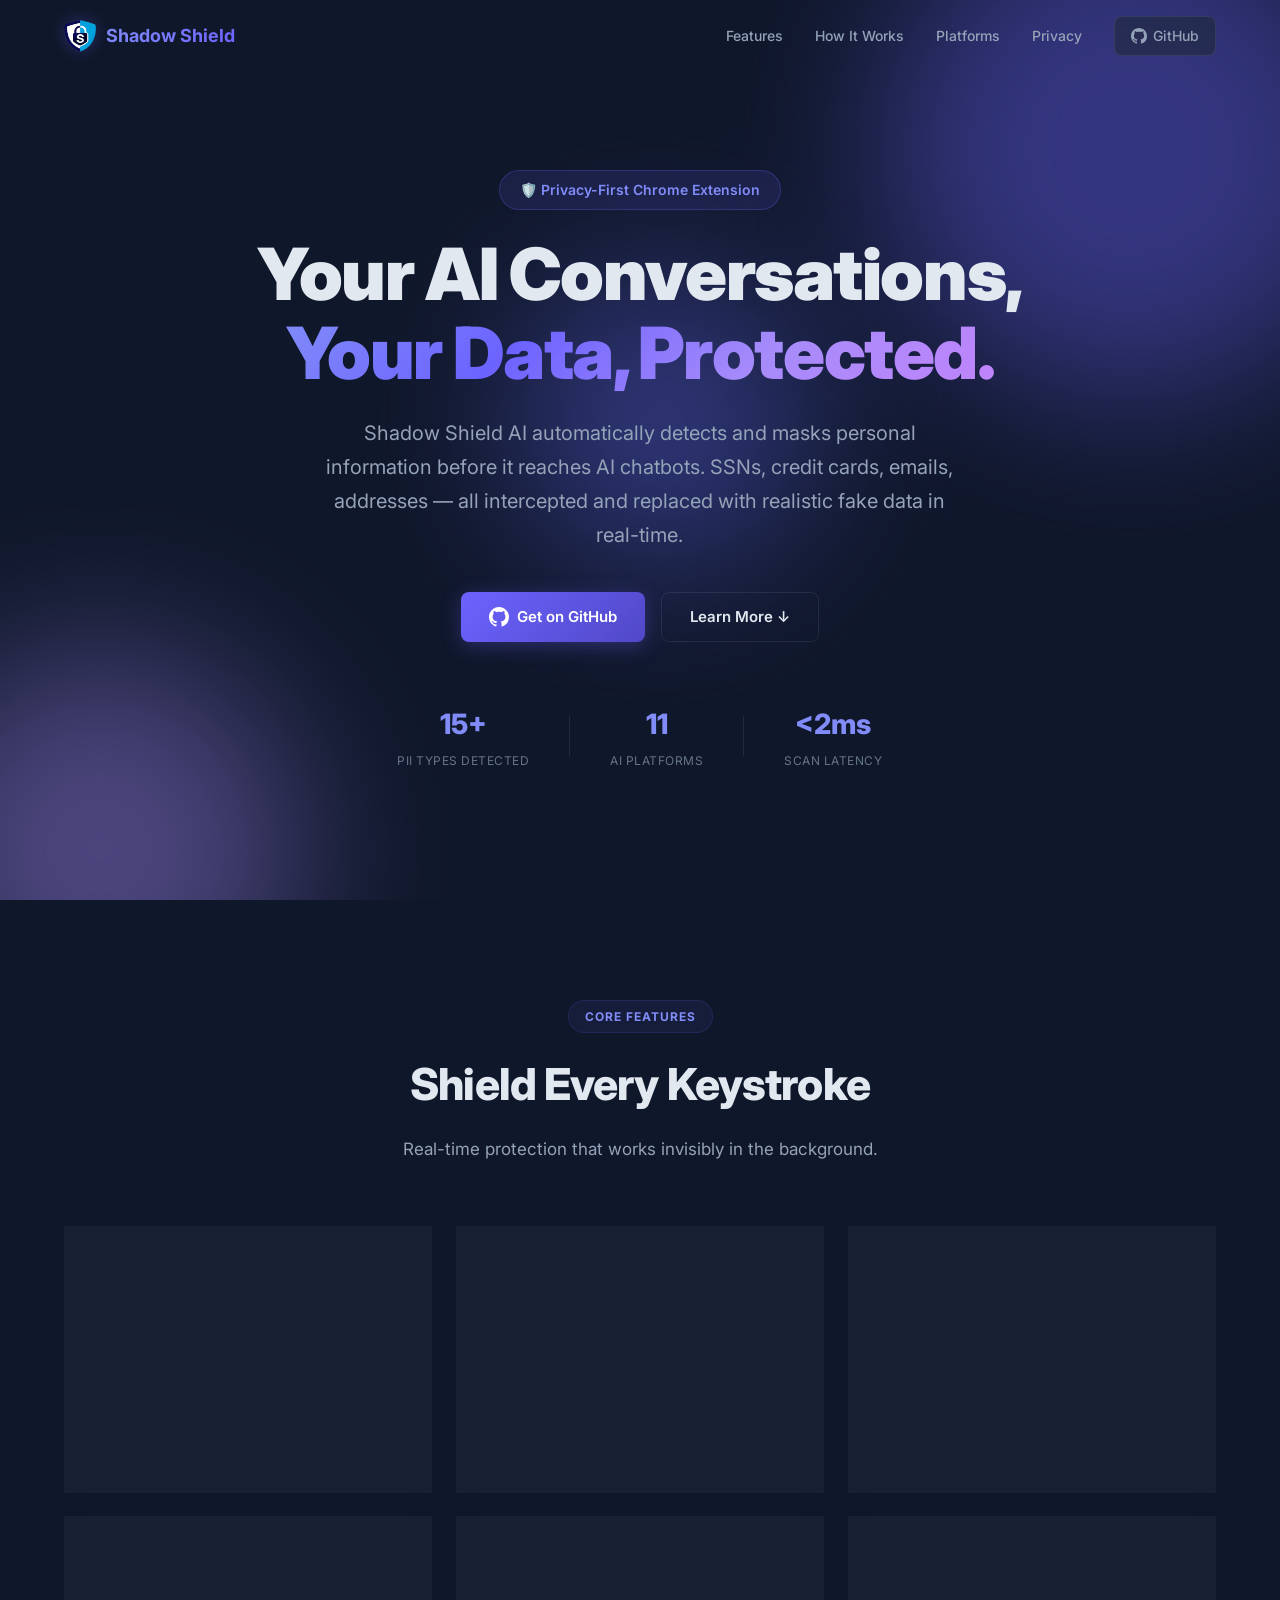
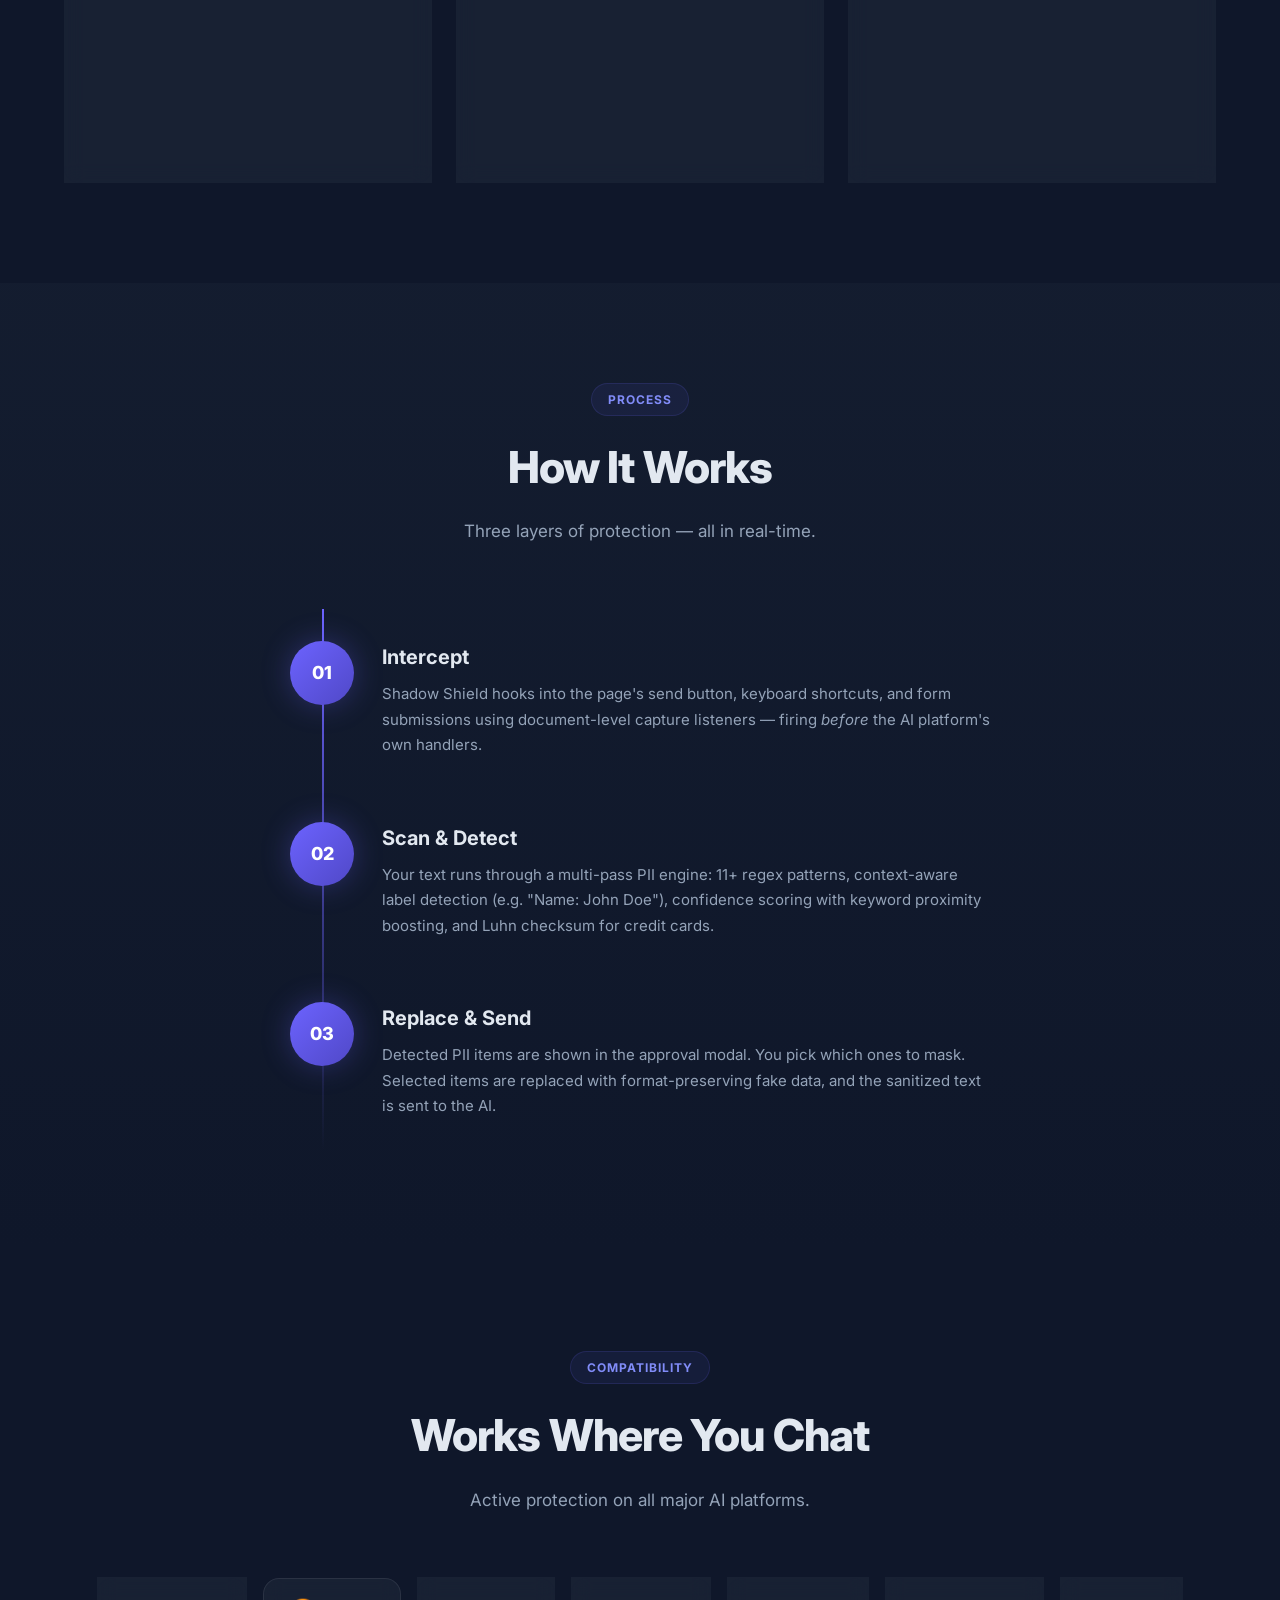
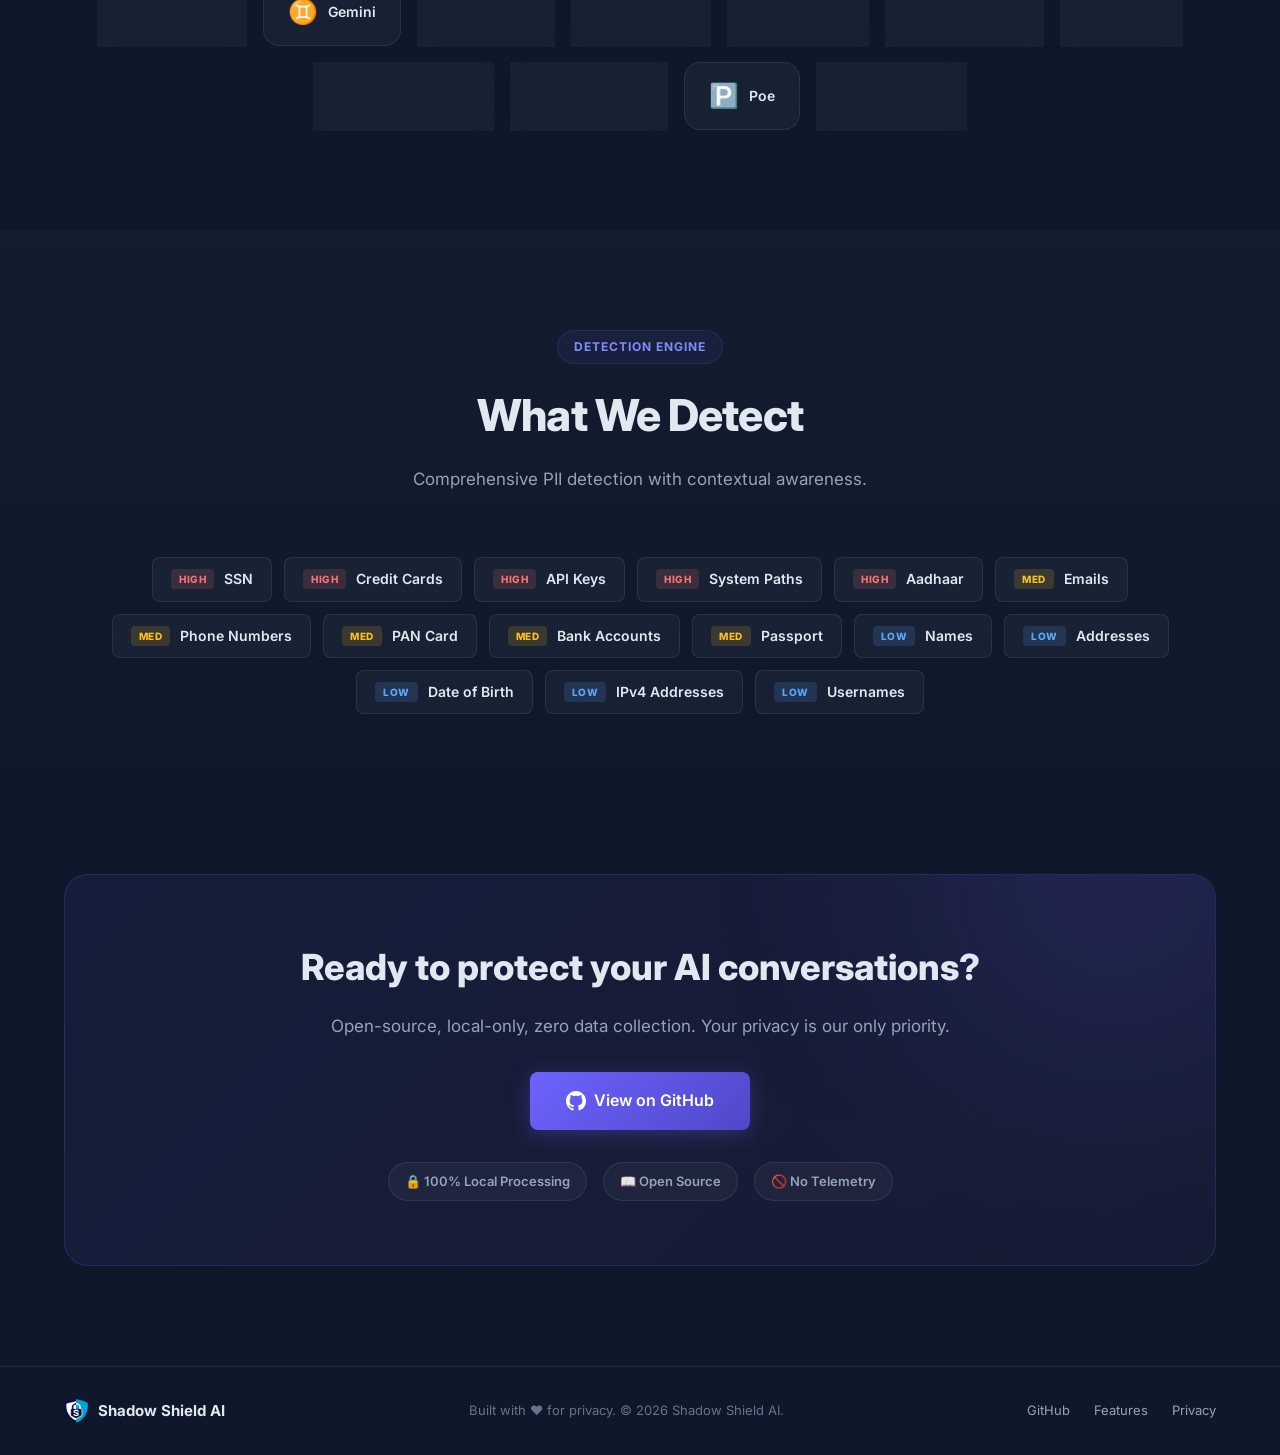
==== website/index.html @ e5bec0b4 "Website & Final" ====
<!DOCTYPE html>
<html lang="en">
<head>
  <meta charset="UTF-8">
  <meta name="viewport" content="width=device-width, initial-scale=1.0">
  <title>Shadow Shield AI — Privacy Protection for AI Platforms</title>
  <meta name="description" content="Shadow Shield AI protects your personal data on AI chatbot platforms. Automatically detect, mask, and replace sensitive information before it reaches AI models.">
  <link rel="icon" type="image/png" href="../assets/icons/icon48.png">
  <link href="https://fonts.googleapis.com/css2?family=Inter:wght@300;400;500;600;700;800;900&display=swap" rel="stylesheet">
  <link rel="stylesheet" href="style.css">
</head>
<body>

  <!-- ═══ Navigation ═══ -->
  <nav class="nav" id="nav">
    <div class="nav-inner">
      <a href="#" class="nav-logo">
        <img src="../assets/icons/logo.png" alt="Shadow Shield Logo" class="nav-logo-img">
        <span class="nav-logo-text">Shadow Shield</span>
      </a>
      <div class="nav-links" id="nav-links">
        <a href="#features">Features</a>
        <a href="#how-it-works">How It Works</a>
        <a href="#platforms">Platforms</a>
        <a href="#privacy">Privacy</a>
        <a href="https://github.com/Tanay006/shadow-ai" target="_blank" class="nav-cta">
          <span class="gh-icon">
            <svg width="16" height="16" viewBox="0 0 16 16" fill="currentColor"><path d="M8 0C3.58 0 0 3.58 0 8c0 3.54 2.29 6.53 5.47 7.59.4.07.55-.17.55-.38 0-.19-.01-.82-.01-1.49-2.01.37-2.53-.49-2.69-.94-.09-.23-.48-.94-.82-1.13-.28-.15-.68-.52-.01-.53.63-.01 1.08.58 1.23.82.72 1.21 1.87.87 2.33.66.07-.52.28-.87.51-1.07-1.78-.2-3.64-.89-3.64-3.95 0-.87.31-1.59.82-2.15-.08-.2-.36-1.02.08-2.12 0 0 .67-.21 2.2.82.64-.18 1.32-.27 2-.27.68 0 1.36.09 2 .27 1.53-1.04 2.2-.82 2.2-.82.44 1.1.16 1.92.08 2.12.51.56.82 1.27.82 2.15 0 3.07-1.87 3.75-3.65 3.95.29.25.54.73.54 1.48 0 1.07-.01 1.93-.01 2.2 0 .21.15.46.55.38A8.013 8.013 0 0016 8c0-4.42-3.58-8-8-8z"/></svg>
          </span>
          GitHub
        </a>
      </div>
      <button class="nav-toggle" id="nav-toggle" aria-label="Toggle menu">
        <span></span><span></span><span></span>
      </button>
    </div>
  </nav>

  <!-- ═══ Hero Section ═══ -->
  <section class="hero">
    <div class="hero-bg">
      <div class="hero-orb hero-orb-1"></div>
      <div class="hero-orb hero-orb-2"></div>
      <div class="hero-orb hero-orb-3"></div>
    </div>
    <div class="container hero-content">
      <div class="hero-badge">🛡️ Privacy-First Chrome Extension</div>
      <h1 class="hero-title">
        Your AI Conversations,<br>
        <span class="gradient-text">Your Data, Protected.</span>
      </h1>
      <p class="hero-subtitle">
        Shadow Shield AI automatically detects and masks personal information before it reaches AI chatbots.
        SSNs, credit cards, emails, addresses — all intercepted and replaced with realistic fake data in real-time.
      </p>
      <div class="hero-actions">
        <a href="https://github.com/Tanay006/shadow-ai" target="_blank" class="btn btn-primary">
          <svg width="20" height="20" viewBox="0 0 16 16" fill="currentColor"><path d="M8 0C3.58 0 0 3.58 0 8c0 3.54 2.29 6.53 5.47 7.59.4.07.55-.17.55-.38 0-.19-.01-.82-.01-1.49-2.01.37-2.53-.49-2.69-.94-.09-.23-.48-.94-.82-1.13-.28-.15-.68-.52-.01-.53.63-.01 1.08.58 1.23.82.72 1.21 1.87.87 2.33.66.07-.52.28-.87.51-1.07-1.78-.2-3.64-.89-3.64-3.95 0-.87.31-1.59.82-2.15-.08-.2-.36-1.02.08-2.12 0 0 .67-.21 2.2.82.64-.18 1.32-.27 2-.27.68 0 1.36.09 2 .27 1.53-1.04 2.2-.82 2.2-.82.44 1.1.16 1.92.08 2.12.51.56.82 1.27.82 2.15 0 3.07-1.87 3.75-3.65 3.95.29.25.54.73.54 1.48 0 1.07-.01 1.93-.01 2.2 0 .21.15.46.55.38A8.013 8.013 0 0016 8c0-4.42-3.58-8-8-8z"/></svg>
          Get on GitHub
        </a>
        <a href="#features" class="btn btn-outline">Learn More ↓</a>
      </div>
      <div class="hero-stats">
        <div class="hero-stat">
          <span class="hero-stat-value">15+</span>
          <span class="hero-stat-label">PII Types Detected</span>
        </div>
        <div class="hero-stat-divider"></div>
        <div class="hero-stat">
          <span class="hero-stat-value">11</span>
          <span class="hero-stat-label">AI Platforms</span>
        </div>
        <div class="hero-stat-divider"></div>
        <div class="hero-stat">
          <span class="hero-stat-value">&lt;2ms</span>
          <span class="hero-stat-label">Scan Latency</span>
        </div>
      </div>
    </div>
  </section>

  <!-- ═══ Features Section ═══ -->
  <section class="section" id="features">
    <div class="container">
      <div class="section-header">
        <span class="section-badge">Core Features</span>
        <h2 class="section-title">Shield Every Keystroke</h2>
        <p class="section-subtitle">Real-time protection that works invisibly in the background.</p>
      </div>
      <div class="features-grid">
        <div class="feature-card">
          <div class="feature-icon">🔍</div>
          <h3>Smart PII Detection</h3>
          <p>Detects SSNs, credit cards, emails, phone numbers, Aadhaar, PAN, API keys, system paths, bank accounts, and more using regex + context-aware scanning.</p>
        </div>
        <div class="feature-card">
          <div class="feature-icon">🎭</div>
          <h3>Fake Data Replacement</h3>
          <p>Replaces detected PII with realistic fake data that preserves format. Your message still makes sense to the AI, but your real data stays private.</p>
        </div>
        <div class="feature-card">
          <div class="feature-icon">📄</div>
          <h3>File Upload Protection</h3>
          <p>Intercepts PDF, DOCX, and text file uploads. Scans file contents for sensitive data before they reach the AI platform.</p>
        </div>
        <div class="feature-card">
          <div class="feature-icon">🔔</div>
          <h3>Approval Modal</h3>
          <p>When PII is found, you see exactly what was detected and can choose which items to mask, send as-is, or cancel — full user control.</p>
        </div>
        <div class="feature-card">
          <div class="feature-icon">⏱️</div>
          <h3>Auto-Off Timer</h3>
          <p>Configurable timer automatically turns off protection when you leave AI platforms, with visible countdown and system notifications.</p>
        </div>
        <div class="feature-card">
          <div class="feature-icon">🕶️</div>
          <h3>Ad-Blocker Resistant</h3>
          <p>All in-page UI (floating badge, toasts, banners) uses Shadow DOM encapsulation — invisible to ad-blocker cosmetic filters.</p>
        </div>
      </div>
    </div>
  </section>

  <!-- ═══ How It Works ═══ -->
  <section class="section section-alt" id="how-it-works">
    <div class="container">
      <div class="section-header">
        <span class="section-badge">Process</span>
        <h2 class="section-title">How It Works</h2>
        <p class="section-subtitle">Three layers of protection — all in real-time.</p>
      </div>
      <div class="steps">
        <div class="step">
          <div class="step-number">01</div>
          <div class="step-content">
            <h3>Intercept</h3>
            <p>Shadow Shield hooks into the page's send button, keyboard shortcuts, and form submissions using document-level capture listeners — firing <em>before</em> the AI platform's own handlers.</p>
          </div>
        </div>
        <div class="step">
          <div class="step-number">02</div>
          <div class="step-content">
            <h3>Scan & Detect</h3>
            <p>Your text runs through a multi-pass PII engine: 11+ regex patterns, context-aware label detection (e.g. "Name: John Doe"), confidence scoring with keyword proximity boosting, and Luhn checksum for credit cards.</p>
          </div>
        </div>
        <div class="step">
          <div class="step-number">03</div>
          <div class="step-content">
            <h3>Replace & Send</h3>
            <p>Detected PII items are shown in the approval modal. You pick which ones to mask. Selected items are replaced with format-preserving fake data, and the sanitized text is sent to the AI.</p>
          </div>
        </div>
      </div>
    </div>
  </section>

  <!-- ═══ Supported Platforms ═══ -->
  <section class="section" id="platforms">
    <div class="container">
      <div class="section-header">
        <span class="section-badge">Compatibility</span>
        <h2 class="section-title">Works Where You Chat</h2>
        <p class="section-subtitle">Active protection on all major AI platforms.</p>
      </div>
      <div class="platforms-grid">
        <div class="platform-card">
          <span class="platform-emoji">💬</span>
          <span class="platform-name">ChatGPT</span>
        </div>
        <div class="platform-card">
          <span class="platform-emoji">♊</span>
          <span class="platform-name">Gemini</span>
        </div>
        <div class="platform-card">
          <span class="platform-emoji">🤖</span>
          <span class="platform-name">Claude</span>
        </div>
        <div class="platform-card">
          <span class="platform-emoji">🧠</span>
          <span class="platform-name">Copilot</span>
        </div>
        <div class="platform-card">
          <span class="platform-emoji">🦙</span>
          <span class="platform-name">Meta AI</span>
        </div>
        <div class="platform-card">
          <span class="platform-emoji">🔮</span>
          <span class="platform-name">Perplexity</span>
        </div>
        <div class="platform-card">
          <span class="platform-emoji">⚡</span>
          <span class="platform-name">Grok</span>
        </div>
        <div class="platform-card">
          <span class="platform-emoji">🤗</span>
          <span class="platform-name">HuggingChat</span>
        </div>
        <div class="platform-card">
          <span class="platform-emoji">🐦</span>
          <span class="platform-name">DeepSeek</span>
        </div>
        <div class="platform-card">
          <span class="platform-emoji">🅿️</span>
          <span class="platform-name">Poe</span>
        </div>
        <div class="platform-card">
          <span class="platform-emoji">📡</span>
          <span class="platform-name">You.com</span>
        </div>
      </div>
    </div>
  </section>

  <!-- ═══ Detection Types ═══ -->
  <section class="section section-alt" id="privacy">
    <div class="container">
      <div class="section-header">
        <span class="section-badge">Detection Engine</span>
        <h2 class="section-title">What We Detect</h2>
        <p class="section-subtitle">Comprehensive PII detection with contextual awareness.</p>
      </div>
      <div class="detection-grid">
        <div class="detection-item high">
          <span class="detection-risk">HIGH</span>
          <span class="detection-name">SSN</span>
        </div>
        <div class="detection-item high">
          <span class="detection-risk">HIGH</span>
          <span class="detection-name">Credit Cards</span>
        </div>
        <div class="detection-item high">
          <span class="detection-risk">HIGH</span>
          <span class="detection-name">API Keys</span>
        </div>
        <div class="detection-item high">
          <span class="detection-risk">HIGH</span>
          <span class="detection-name">System Paths</span>
        </div>
        <div class="detection-item high">
          <span class="detection-risk">HIGH</span>
          <span class="detection-name">Aadhaar</span>
        </div>
        <div class="detection-item medium">
          <span class="detection-risk">MED</span>
          <span class="detection-name">Emails</span>
        </div>
        <div class="detection-item medium">
          <span class="detection-risk">MED</span>
          <span class="detection-name">Phone Numbers</span>
        </div>
        <div class="detection-item medium">
          <span class="detection-risk">MED</span>
          <span class="detection-name">PAN Card</span>
        </div>
        <div class="detection-item medium">
          <span class="detection-risk">MED</span>
          <span class="detection-name">Bank Accounts</span>
        </div>
        <div class="detection-item medium">
          <span class="detection-risk">MED</span>
          <span class="detection-name">Passport</span>
        </div>
        <div class="detection-item low">
          <span class="detection-risk">LOW</span>
          <span class="detection-name">Names</span>
        </div>
        <div class="detection-item low">
          <span class="detection-risk">LOW</span>
          <span class="detection-name">Addresses</span>
        </div>
        <div class="detection-item low">
          <span class="detection-risk">LOW</span>
          <span class="detection-name">Date of Birth</span>
        </div>
        <div class="detection-item low">
          <span class="detection-risk">LOW</span>
          <span class="detection-name">IPv4 Addresses</span>
        </div>
        <div class="detection-item low">
          <span class="detection-risk">LOW</span>
          <span class="detection-name">Usernames</span>
        </div>
      </div>
    </div>
  </section>

  <!-- ═══ CTA Section ═══ -->
  <section class="section cta-section">
    <div class="container">
      <div class="cta-card">
        <div class="cta-orb"></div>
        <h2>Ready to protect your AI conversations?</h2>
        <p>Open-source, local-only, zero data collection. Your privacy is our only priority.</p>
        <div class="cta-actions">
          <a href="https://github.com/Tanay006/shadow-ai" target="_blank" class="btn btn-primary btn-lg">
            <svg width="20" height="20" viewBox="0 0 16 16" fill="currentColor"><path d="M8 0C3.58 0 0 3.58 0 8c0 3.54 2.29 6.53 5.47 7.59.4.07.55-.17.55-.38 0-.19-.01-.82-.01-1.49-2.01.37-2.53-.49-2.69-.94-.09-.23-.48-.94-.82-1.13-.28-.15-.68-.52-.01-.53.63-.01 1.08.58 1.23.82.72 1.21 1.87.87 2.33.66.07-.52.28-.87.51-1.07-1.78-.2-3.64-.89-3.64-3.95 0-.87.31-1.59.82-2.15-.08-.2-.36-1.02.08-2.12 0 0 .67-.21 2.2.82.64-.18 1.32-.27 2-.27.68 0 1.36.09 2 .27 1.53-1.04 2.2-.82 2.2-.82.44 1.1.16 1.92.08 2.12.51.56.82 1.27.82 2.15 0 3.07-1.87 3.75-3.65 3.95.29.25.54.73.54 1.48 0 1.07-.01 1.93-.01 2.2 0 .21.15.46.55.38A8.013 8.013 0 0016 8c0-4.42-3.58-8-8-8z"/></svg>
            View on GitHub
          </a>
        </div>
        <div class="cta-badges">
          <span class="cta-badge">🔒 100% Local Processing</span>
          <span class="cta-badge">📖 Open Source</span>
          <span class="cta-badge">🚫 No Telemetry</span>
        </div>
      </div>
    </div>
  </section>

  <!-- ═══ Footer ═══ -->
  <footer class="footer">
    <div class="container footer-inner">
      <div class="footer-brand">
        <img src="../assets/icons/logo.png" alt="Shadow Shield" class="footer-logo">
        <span>Shadow Shield AI</span>
      </div>
      <p class="footer-copy">Built with ❤️ for privacy. &copy; 2026 Shadow Shield AI.</p>
      <div class="footer-links">
        <a href="https://github.com/Tanay006/shadow-ai" target="_blank">GitHub</a>
        <a href="#features">Features</a>
        <a href="#privacy">Privacy</a>
      </div>
    </div>
  </footer>

  <script>
    // Navbar scroll effect
    const nav = document.getElementById('nav');
    window.addEventListener('scroll', () => {
      nav.classList.toggle('scrolled', window.scrollY > 50);
    });

    // Mobile menu toggle
    const navToggle = document.getElementById('nav-toggle');
    const navLinks = document.getElementById('nav-links');
    navToggle.addEventListener('click', () => {
      navLinks.classList.toggle('open');
      navToggle.classList.toggle('open');
    });

    // Close mobile menu on link click
    navLinks.querySelectorAll('a').forEach(link => {
      link.addEventListener('click', () => {
        navLinks.classList.remove('open');
        navToggle.classList.remove('open');
      });
    });

    // Intersection Observer for scroll animations
    const observer = new IntersectionObserver((entries) => {
      entries.forEach(entry => {
        if (entry.isIntersecting) {
          entry.target.classList.add('visible');
        }
      });
    }, { threshold: 0.1 });

    document.querySelectorAll('.feature-card, .step, .platform-card, .detection-item, .cta-card').forEach(el => {
      observer.observe(el);
    });
  </script>
</body>
</html>
---- website/style.css ----
/* ═══════════════════════════════════════════════
   Shadow Shield AI — Website Styles
   Theme: Matches popup dark design (#0F172A, #6C63FF)
   ═══════════════════════════════════════════════ */

/* ── Reset & Base ── */
*, *::before, *::after {
  box-sizing: border-box;
  margin: 0;
  padding: 0;
}

:root {
  --primary: #6C63FF;
  --primary-light: #818CF8;
  --primary-glow: rgba(108, 99, 255, 0.3);
  --primary-dark: #5048c7;
  --success: #34D399;
  --danger: #F87171;
  --warning: #FBBF24;
  --bg-primary: #0F172A;
  --bg-secondary: #1E293B;
  --bg-card: rgba(30, 41, 59, 0.6);
  --text-primary: #E2E8F0;
  --text-secondary: #94A3B8;
  --text-muted: #64748B;
  --border: rgba(255, 255, 255, 0.08);
  --border-hover: rgba(108, 99, 255, 0.4);
  --radius: 16px;
  --radius-sm: 8px;
  --radius-pill: 50px;
}

html {
  scroll-behavior: smooth;
}

body {
  font-family: 'Inter', -apple-system, BlinkMacSystemFont, 'Segoe UI', sans-serif;
  background: var(--bg-primary);
  color: var(--text-primary);
  line-height: 1.6;
  overflow-x: hidden;
  -webkit-font-smoothing: antialiased;
}

.container {
  max-width: 1200px;
  margin: 0 auto;
  padding: 0 24px;
}

a {
  color: inherit;
  text-decoration: none;
}

/* ── Navigation ── */
.nav {
  position: fixed;
  top: 0;
  left: 0;
  right: 0;
  z-index: 1000;
  padding: 16px 0;
  transition: all 0.3s ease;
}

.nav.scrolled {
  background: rgba(15, 23, 42, 0.85);
  backdrop-filter: blur(20px);
  border-bottom: 1px solid var(--border);
  padding: 10px 0;
}

.nav-inner {
  max-width: 1200px;
  margin: 0 auto;
  padding: 0 24px;
  display: flex;
  justify-content: space-between;
  align-items: center;
}

.nav-logo {
  display: flex;
  align-items: center;
  gap: 10px;
  font-weight: 700;
  font-size: 18px;
}

.nav-logo-img {
  width: 32px;
  height: 32px;
  border-radius: 8px;
  filter: drop-shadow(0 0 8px var(--primary-glow));
}

.nav-logo-text {
  background: linear-gradient(135deg, var(--primary-light), var(--primary));
  -webkit-background-clip: text;
  -webkit-text-fill-color: transparent;
  background-clip: text;
}

.nav-links {
  display: flex;
  align-items: center;
  gap: 32px;
}

.nav-links a {
  font-size: 14px;
  font-weight: 500;
  color: var(--text-secondary);
  transition: color 0.2s;
  position: relative;
}

.nav-links a:hover {
  color: var(--text-primary);
}

.nav-links a::after {
  content: '';
  position: absolute;
  bottom: -4px;
  left: 0;
  width: 0;
  height: 2px;
  background: var(--primary);
  transition: width 0.2s;
}

.nav-links a:hover::after {
  width: 100%;
}

.nav-cta {
  display: flex;
  align-items: center;
  gap: 6px;
  padding: 8px 16px;
  background: var(--bg-card);
  border: 1px solid var(--border);
  border-radius: var(--radius-sm);
  transition: all 0.2s;
}

.nav-cta:hover {
  border-color: var(--border-hover);
  box-shadow: 0 0 20px var(--primary-glow);
}

.nav-cta::after { display: none !important; }

.gh-icon { display: flex; align-items: center; }

.nav-toggle {
  display: none;
  flex-direction: column;
  gap: 5px;
  background: none;
  border: none;
  cursor: pointer;
  padding: 6px;
}

.nav-toggle span {
  width: 24px;
  height: 2px;
  background: var(--text-primary);
  transition: all 0.3s;
  border-radius: 2px;
}

.nav-toggle.open span:nth-child(1) { transform: rotate(45deg) translate(5px, 5px); }
.nav-toggle.open span:nth-child(2) { opacity: 0; }
.nav-toggle.open span:nth-child(3) { transform: rotate(-45deg) translate(5px, -5px); }

/* ── Hero Section ── */
.hero {
  position: relative;
  min-height: 100vh;
  display: flex;
  align-items: center;
  justify-content: center;
  overflow: hidden;
  padding: 120px 0 80px;
}

.hero-bg {
  position: absolute;
  inset: 0;
  overflow: hidden;
}

.hero-orb {
  position: absolute;
  border-radius: 50%;
  filter: blur(80px);
  opacity: 0.4;
  animation: orbFloat 20s ease-in-out infinite;
}

.hero-orb-1 {
  width: 500px;
  height: 500px;
  background: var(--primary);
  top: -100px;
  right: -100px;
  animation-delay: 0s;
}

.hero-orb-2 {
  width: 400px;
  height: 400px;
  background: #A78BFA;
  bottom: -150px;
  left: -100px;
  animation-delay: -7s;
}

.hero-orb-3 {
  width: 300px;
  height: 300px;
  background: #6366F1;
  top: 30%;
  left: 40%;
  animation-delay: -14s;
}

@keyframes orbFloat {
  0%, 100% { transform: translate(0, 0) scale(1); }
  33% { transform: translate(30px, -40px) scale(1.05); }
  66% { transform: translate(-20px, 20px) scale(0.95); }
}

.hero-content {
  position: relative;
  text-align: center;
  z-index: 1;
}

.hero-badge {
  display: inline-block;
  padding: 8px 20px;
  background: rgba(108, 99, 255, 0.12);
  border: 1px solid rgba(108, 99, 255, 0.25);
  border-radius: var(--radius-pill);
  font-size: 14px;
  font-weight: 600;
  color: var(--primary-light);
  margin-bottom: 24px;
  animation: fadeInUp 0.6s ease-out;
}

.hero-title {
  font-size: clamp(36px, 6vw, 72px);
  font-weight: 900;
  line-height: 1.1;
  margin-bottom: 24px;
  letter-spacing: -0.02em;
  animation: fadeInUp 0.6s ease-out 0.1s both;
}

.gradient-text {
  background: linear-gradient(135deg, #818CF8, #6C63FF, #A78BFA, #C084FC);
  -webkit-background-clip: text;
  -webkit-text-fill-color: transparent;
  background-clip: text;
}

.hero-subtitle {
  font-size: clamp(16px, 2vw, 20px);
  color: var(--text-secondary);
  max-width: 640px;
  margin: 0 auto 40px;
  line-height: 1.7;
  animation: fadeInUp 0.6s ease-out 0.2s both;
}

.hero-actions {
  display: flex;
  gap: 16px;
  justify-content: center;
  flex-wrap: wrap;
  margin-bottom: 60px;
  animation: fadeInUp 0.6s ease-out 0.3s both;
}

.hero-stats {
  display: flex;
  justify-content: center;
  align-items: center;
  gap: 40px;
  animation: fadeInUp 0.6s ease-out 0.4s both;
}

.hero-stat {
  display: flex;
  flex-direction: column;
  align-items: center;
}

.hero-stat-value {
  font-size: 28px;
  font-weight: 800;
  color: var(--primary-light);
}

.hero-stat-label {
  font-size: 12px;
  color: var(--text-muted);
  text-transform: uppercase;
  letter-spacing: 0.5px;
  margin-top: 4px;
}

.hero-stat-divider {
  width: 1px;
  height: 40px;
  background: var(--border);
}

/* ── Buttons ── */
.btn {
  display: inline-flex;
  align-items: center;
  gap: 8px;
  padding: 12px 28px;
  border-radius: var(--radius-sm);
  font-weight: 600;
  font-size: 15px;
  transition: all 0.3s ease;
  cursor: pointer;
  border: none;
}

.btn-primary {
  background: linear-gradient(135deg, var(--primary), var(--primary-dark));
  color: white;
  box-shadow: 0 4px 20px var(--primary-glow);
}

.btn-primary:hover {
  transform: translateY(-2px);
  box-shadow: 0 8px 30px rgba(108, 99, 255, 0.5);
}

.btn-outline {
  background: transparent;
  color: var(--text-primary);
  border: 1px solid var(--border);
}

.btn-outline:hover {
  border-color: var(--border-hover);
  background: var(--bg-card);
}

.btn-lg {
  padding: 16px 36px;
  font-size: 16px;
}

/* ── Section Layout ── */
.section {
  padding: 100px 0;
}

.section-alt {
  background: linear-gradient(180deg, rgba(30, 41, 59, 0.3) 0%, transparent 100%);
}

.section-header {
  text-align: center;
  margin-bottom: 64px;
}

.section-badge {
  display: inline-block;
  padding: 6px 16px;
  background: rgba(108, 99, 255, 0.08);
  border: 1px solid rgba(108, 99, 255, 0.15);
  border-radius: var(--radius-pill);
  font-size: 12px;
  font-weight: 700;
  color: var(--primary-light);
  text-transform: uppercase;
  letter-spacing: 1px;
  margin-bottom: 16px;
}

.section-title {
  font-size: clamp(28px, 4vw, 44px);
  font-weight: 800;
  margin-bottom: 16px;
  letter-spacing: -0.02em;
}

.section-subtitle {
  font-size: 17px;
  color: var(--text-secondary);
  max-width: 560px;
  margin: 0 auto;
}

/* ── Features Grid ── */
.features-grid {
  display: grid;
  grid-template-columns: repeat(3, 1fr);
  gap: 24px;
}

.feature-card {
  background: var(--bg-card);
  border: 1px solid var(--border);
  border-radius: var(--radius);
  padding: 32px;
  backdrop-filter: blur(10px);
  transition: all 0.4s ease;
  opacity: 0;
  transform: translateY(30px);
}

.feature-card.visible {
  opacity: 1;
  transform: translateY(0);
}

.feature-card:hover {
  border-color: var(--border-hover);
  transform: translateY(-4px);
  box-shadow: 0 8px 40px rgba(108, 99, 255, 0.1);
}

.feature-icon {
  font-size: 36px;
  margin-bottom: 16px;
  display: inline-block;
}

.feature-card h3 {
  font-size: 18px;
  font-weight: 700;
  margin-bottom: 8px;
}

.feature-card p {
  font-size: 14px;
  color: var(--text-secondary);
  line-height: 1.6;
}

/* ── How It Works Steps ── */
.steps {
  display: flex;
  flex-direction: column;
  gap: 0;
  max-width: 700px;
  margin: 0 auto;
  position: relative;
}

.steps::before {
  content: '';
  position: absolute;
  left: 32px;
  top: 0;
  bottom: 0;
  width: 2px;
  background: linear-gradient(180deg, var(--primary) 0%, transparent 100%);
}

.step {
  display: flex;
  gap: 28px;
  padding: 32px 0;
  opacity: 0;
  transform: translateX(-20px);
  transition: all 0.5s ease;
}

.step.visible {
  opacity: 1;
  transform: translateX(0);
}

.step-number {
  flex-shrink: 0;
  width: 64px;
  height: 64px;
  border-radius: 50%;
  background: linear-gradient(135deg, var(--primary), var(--primary-dark));
  display: flex;
  align-items: center;
  justify-content: center;
  font-size: 18px;
  font-weight: 800;
  color: white;
  box-shadow: 0 0 30px var(--primary-glow);
  position: relative;
  z-index: 1;
}

.step-content h3 {
  font-size: 20px;
  font-weight: 700;
  margin-bottom: 8px;
}

.step-content p {
  font-size: 15px;
  color: var(--text-secondary);
  line-height: 1.7;
}

/* ── Platforms Grid ── */
.platforms-grid {
  display: flex;
  flex-wrap: wrap;
  justify-content: center;
  gap: 16px;
}

.platform-card {
  display: flex;
  align-items: center;
  gap: 10px;
  padding: 14px 24px;
  background: var(--bg-card);
  border: 1px solid var(--border);
  border-radius: var(--radius);
  backdrop-filter: blur(10px);
  transition: all 0.3s ease;
  opacity: 0;
  transform: scale(0.9);
}

.platform-card.visible {
  opacity: 1;
  transform: scale(1);
}

.platform-card:hover {
  border-color: var(--border-hover);
  transform: translateY(-3px);
  box-shadow: 0 4px 20px var(--primary-glow);
}

.platform-emoji {
  font-size: 24px;
}

.platform-name {
  font-size: 14px;
  font-weight: 600;
}

/* ── Detection Grid ── */
.detection-grid {
  display: flex;
  flex-wrap: wrap;
  justify-content: center;
  gap: 12px;
}

.detection-item {
  display: flex;
  align-items: center;
  gap: 10px;
  padding: 10px 18px;
  border-radius: var(--radius-sm);
  border: 1px solid var(--border);
  background: var(--bg-card);
  transition: all 0.3s ease;
  opacity: 0;
  transform: translateY(15px);
}

.detection-item.visible {
  opacity: 1;
  transform: translateY(0);
}

.detection-risk {
  font-size: 10px;
  font-weight: 800;
  padding: 2px 8px;
  border-radius: 4px;
  letter-spacing: 0.5px;
}

.detection-item.high .detection-risk {
  background: rgba(248, 113, 113, 0.15);
  color: var(--danger);
}

.detection-item.medium .detection-risk {
  background: rgba(251, 191, 36, 0.15);
  color: var(--warning);
}

.detection-item.low .detection-risk {
  background: rgba(96, 165, 250, 0.15);
  color: #60A5FA;
}

.detection-name {
  font-size: 14px;
  font-weight: 600;
}

/* ── CTA Section ── */
.cta-section {
  padding: 60px 0 100px;
}

.cta-card {
  position: relative;
  text-align: center;
  padding: 64px 40px;
  background: linear-gradient(135deg, rgba(108, 99, 255, 0.08) 0%, rgba(167, 139, 250, 0.05) 100%);
  border: 1px solid rgba(108, 99, 255, 0.2);
  border-radius: 24px;
  overflow: hidden;
  opacity: 0;
  transform: translateY(30px);
  transition: all 0.6s ease;
}

.cta-card.visible {
  opacity: 1;
  transform: translateY(0);
}

.cta-orb {
  position: absolute;
  width: 400px;
  height: 400px;
  border-radius: 50%;
  background: var(--primary);
  filter: blur(120px);
  opacity: 0.15;
  top: -200px;
  right: -100px;
  pointer-events: none;
}

.cta-card h2 {
  font-size: clamp(24px, 3vw, 36px);
  font-weight: 800;
  margin-bottom: 16px;
  position: relative;
}

.cta-card p {
  font-size: 17px;
  color: var(--text-secondary);
  margin-bottom: 32px;
  position: relative;
}

.cta-actions {
  position: relative;
  margin-bottom: 32px;
}

.cta-badges {
  display: flex;
  justify-content: center;
  gap: 16px;
  flex-wrap: wrap;
  position: relative;
}

.cta-badge {
  font-size: 13px;
  font-weight: 600;
  color: var(--text-secondary);
  padding: 8px 16px;
  background: rgba(255, 255, 255, 0.04);
  border-radius: var(--radius-pill);
  border: 1px solid var(--border);
}

/* ── Footer ── */
.footer {
  border-top: 1px solid var(--border);
  padding: 32px 0;
}

.footer-inner {
  display: flex;
  justify-content: space-between;
  align-items: center;
  flex-wrap: wrap;
  gap: 16px;
}

.footer-brand {
  display: flex;
  align-items: center;
  gap: 10px;
  font-weight: 700;
  font-size: 15px;
}

.footer-logo {
  width: 24px;
  height: 24px;
  border-radius: 6px;
}

.footer-copy {
  font-size: 13px;
  color: var(--text-muted);
}

.footer-links {
  display: flex;
  gap: 24px;
}

.footer-links a {
  font-size: 13px;
  color: var(--text-secondary);
  transition: color 0.2s;
}

.footer-links a:hover {
  color: var(--primary-light);
}

/* ── Animations ── */
@keyframes fadeInUp {
  from {
    opacity: 0;
    transform: translateY(20px);
  }
  to {
    opacity: 1;
    transform: translateY(0);
  }
}

/* ── Responsive ── */
@media (max-width: 900px) {
  .features-grid {
    grid-template-columns: repeat(2, 1fr);
  }

  .hero-stats {
    gap: 24px;
  }

  .hero-stat-value {
    font-size: 22px;
  }
}

@media (max-width: 768px) {
  .nav-links {
    display: none;
    position: fixed;
    top: 0;
    left: 0;
    right: 0;
    bottom: 0;
    background: rgba(15, 23, 42, 0.97);
    backdrop-filter: blur(20px);
    flex-direction: column;
    justify-content: center;
    align-items: center;
    gap: 24px;
    z-index: 999;
  }

  .nav-links.open {
    display: flex;
  }

  .nav-links a {
    font-size: 20px;
  }

  .nav-toggle {
    display: flex;
    z-index: 1001;
  }

  .features-grid {
    grid-template-columns: 1fr;
  }

  .hero-stats {
    flex-direction: column;
    gap: 16px;
  }

  .hero-stat-divider {
    width: 40px;
    height: 1px;
  }

  .step {
    gap: 16px;
  }

  .step-number {
    width: 48px;
    height: 48px;
    font-size: 14px;
  }

  .steps::before {
    left: 23px;
  }

  .footer-inner {
    flex-direction: column;
    text-align: center;
  }

  .cta-card {
    padding: 40px 24px;
  }
}

@media (max-width: 480px) {
  .hero-title {
    font-size: 32px;
  }

  .hero-actions {
    flex-direction: column;
    align-items: center;
  }

  .btn {
    width: 100%;
    justify-content: center;
  }

  .platforms-grid {
    gap: 10px;
  }

  .platform-card {
    padding: 10px 16px;
  }
}

/* ── Selection ── */
::selection {
  background: rgba(108, 99, 255, 0.3);
  color: white;
}

/* ── Scrollbar ── */
::-webkit-scrollbar {
  width: 6px;
}

::-webkit-scrollbar-track {
  background: var(--bg-primary);
}

::-webkit-scrollbar-thumb {
  background: rgba(255, 255, 255, 0.1);
  border-radius: 3px;
}

::-webkit-scrollbar-thumb:hover {
  background: rgba(255, 255, 255, 0.2);
}
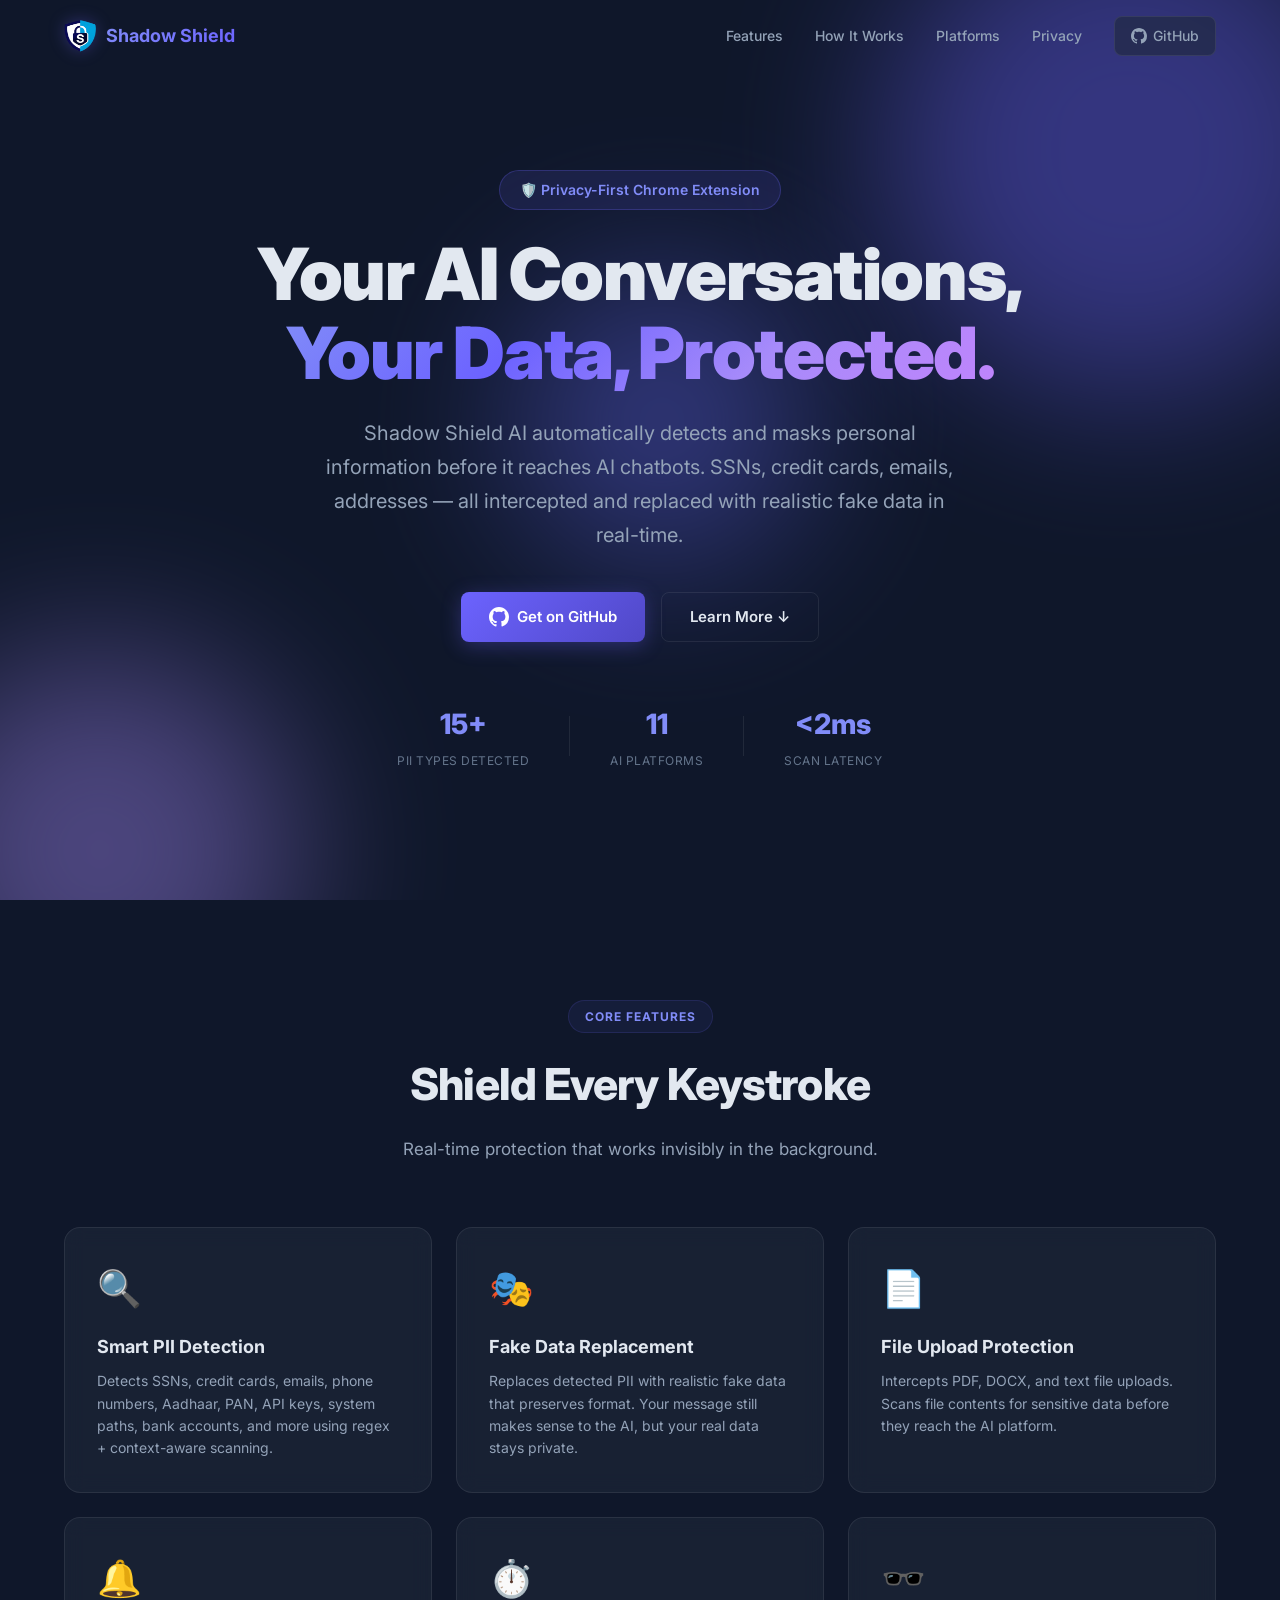
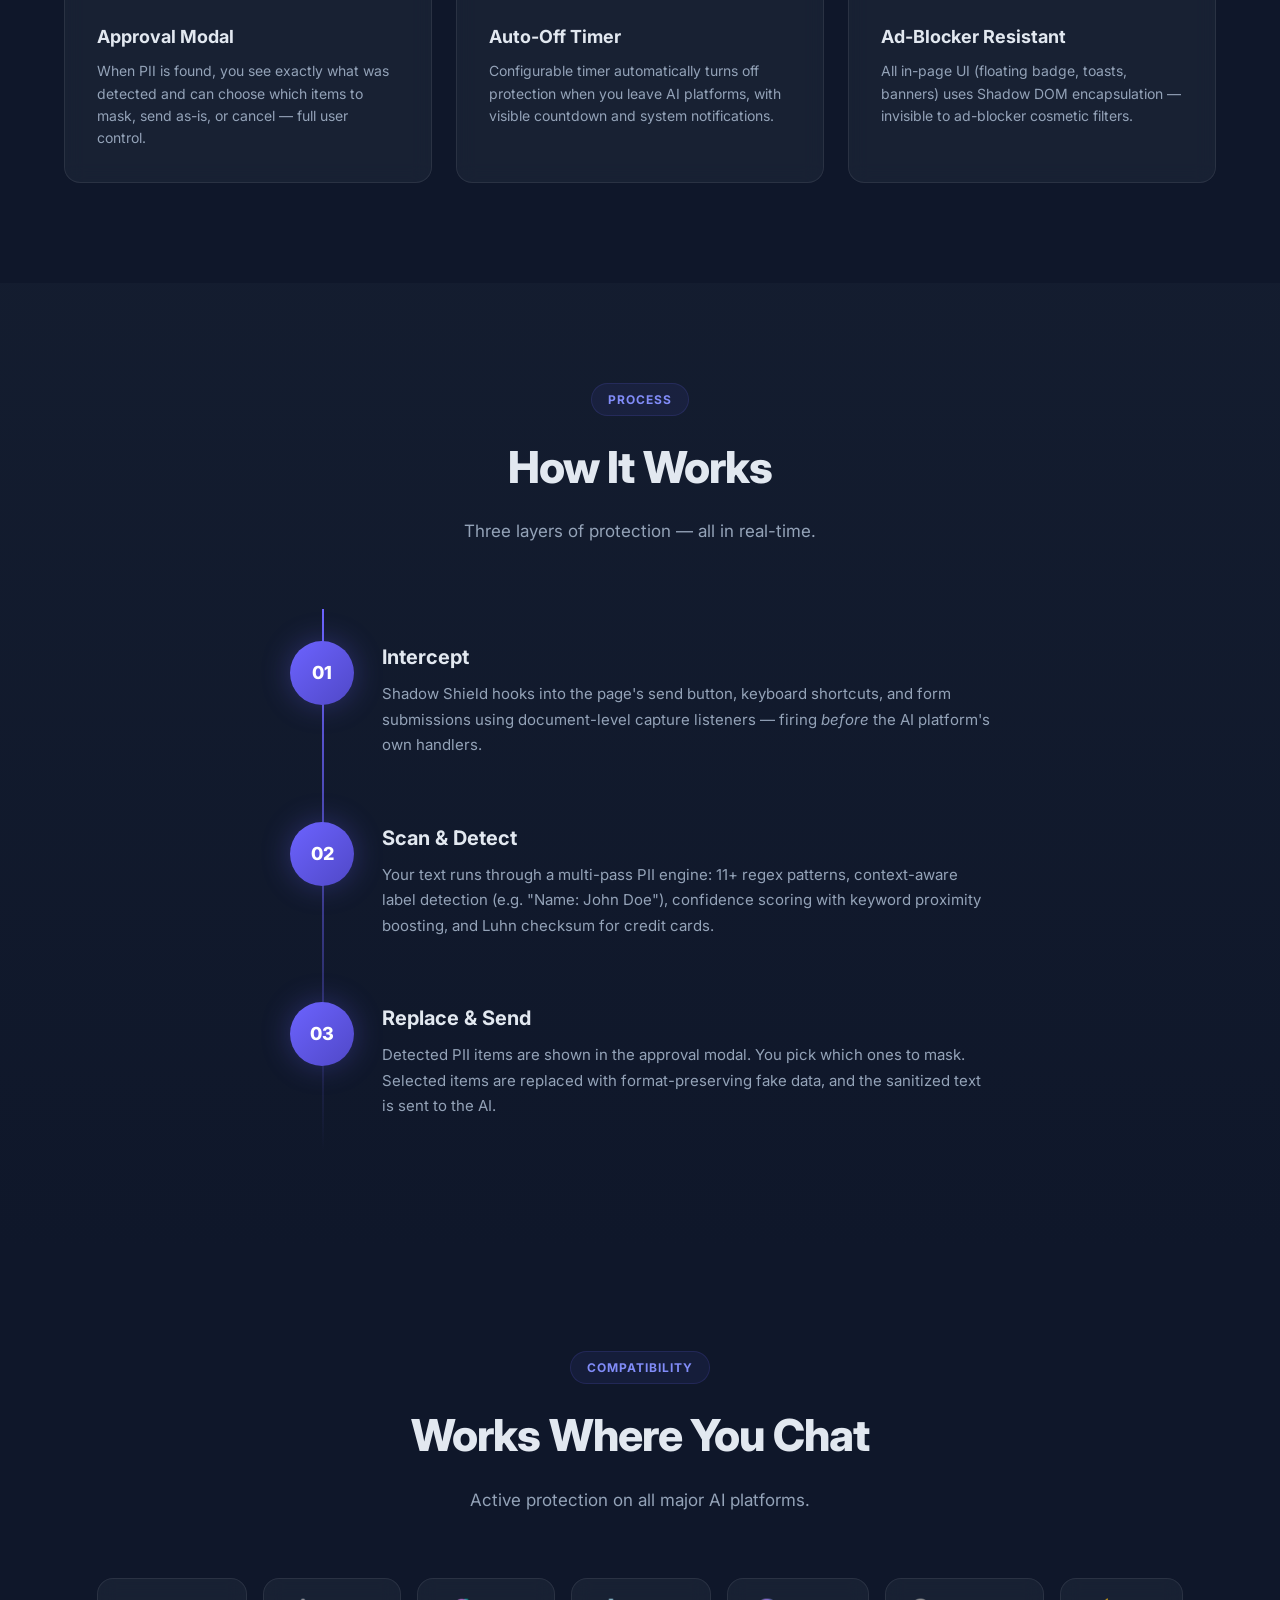
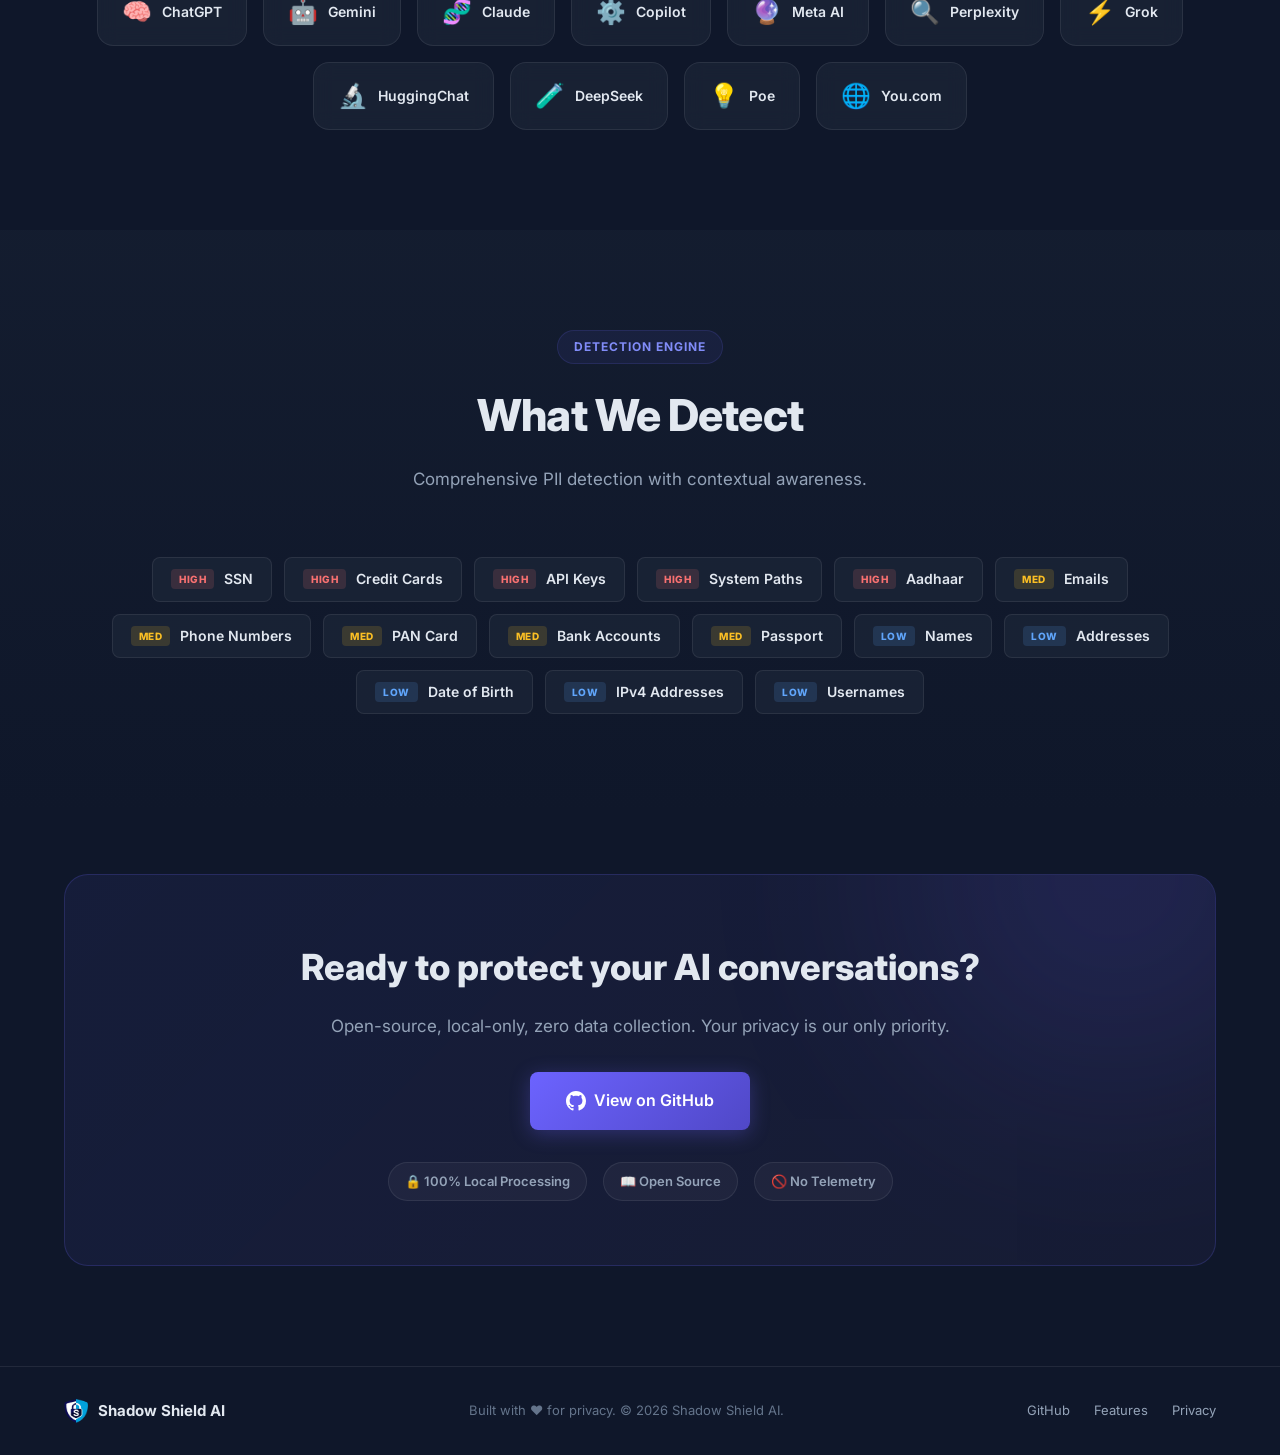
==== commit d0a1e513: "Website Done" ====
--- a/website/index.html
+++ b/website/index.html
@@ -1,21 +1,25 @@
 <!DOCTYPE html>
 <html lang="en">
+
 <head>
   <meta charset="UTF-8">
   <meta name="viewport" content="width=device-width, initial-scale=1.0">
   <title>Shadow Shield AI — Privacy Protection for AI Platforms</title>
-  <meta name="description" content="Shadow Shield AI protects your personal data on AI chatbot platforms. Automatically detect, mask, and replace sensitive information before it reaches AI models.">
-  <link rel="icon" type="image/png" href="../assets/icons/icon48.png">
-  <link href="https://fonts.googleapis.com/css2?family=Inter:wght@300;400;500;600;700;800;900&display=swap" rel="stylesheet">
+  <meta name="description"
+    content="Shadow Shield AI protects your personal data on AI chatbot platforms. Automatically detect, mask, and replace sensitive information before it reaches AI models.">
+  <link rel="icon" type="image/png" href="assets/icon48.png">
+  <link href="https://fonts.googleapis.com/css2?family=Inter:wght@300;400;500;600;700;800;900&display=swap"
+    rel="stylesheet">
   <link rel="stylesheet" href="style.css">
 </head>
+
 <body>
 
   <!-- ═══ Navigation ═══ -->
   <nav class="nav" id="nav">
     <div class="nav-inner">
       <a href="#" class="nav-logo">
-        <img src="../assets/icons/logo.png" alt="Shadow Shield Logo" class="nav-logo-img">
+        <img src="assets/logo.png" alt="Shadow Shield Logo" class="nav-logo-img">
         <span class="nav-logo-text">Shadow Shield</span>
       </a>
       <div class="nav-links" id="nav-links">
@@ -25,7 +29,10 @@
         <a href="#privacy">Privacy</a>
         <a href="https://github.com/Tanay006/shadow-ai" target="_blank" class="nav-cta">
           <span class="gh-icon">
-            <svg width="16" height="16" viewBox="0 0 16 16" fill="currentColor"><path d="M8 0C3.58 0 0 3.58 0 8c0 3.54 2.29 6.53 5.47 7.59.4.07.55-.17.55-.38 0-.19-.01-.82-.01-1.49-2.01.37-2.53-.49-2.69-.94-.09-.23-.48-.94-.82-1.13-.28-.15-.68-.52-.01-.53.63-.01 1.08.58 1.23.82.72 1.21 1.87.87 2.33.66.07-.52.28-.87.51-1.07-1.78-.2-3.64-.89-3.64-3.95 0-.87.31-1.59.82-2.15-.08-.2-.36-1.02.08-2.12 0 0 .67-.21 2.2.82.64-.18 1.32-.27 2-.27.68 0 1.36.09 2 .27 1.53-1.04 2.2-.82 2.2-.82.44 1.1.16 1.92.08 2.12.51.56.82 1.27.82 2.15 0 3.07-1.87 3.75-3.65 3.95.29.25.54.73.54 1.48 0 1.07-.01 1.93-.01 2.2 0 .21.15.46.55.38A8.013 8.013 0 0016 8c0-4.42-3.58-8-8-8z"/></svg>
+            <svg width="16" height="16" viewBox="0 0 16 16" fill="currentColor">
+              <path
+                d="M8 0C3.58 0 0 3.58 0 8c0 3.54 2.29 6.53 5.47 7.59.4.07.55-.17.55-.38 0-.19-.01-.82-.01-1.49-2.01.37-2.53-.49-2.69-.94-.09-.23-.48-.94-.82-1.13-.28-.15-.68-.52-.01-.53.63-.01 1.08.58 1.23.82.72 1.21 1.87.87 2.33.66.07-.52.28-.87.51-1.07-1.78-.2-3.64-.89-3.64-3.95 0-.87.31-1.59.82-2.15-.08-.2-.36-1.02.08-2.12 0 0 .67-.21 2.2.82.64-.18 1.32-.27 2-.27.68 0 1.36.09 2 .27 1.53-1.04 2.2-.82 2.2-.82.44 1.1.16 1.92.08 2.12.51.56.82 1.27.82 2.15 0 3.07-1.87 3.75-3.65 3.95.29.25.54.73.54 1.48 0 1.07-.01 1.93-.01 2.2 0 .21.15.46.55.38A8.013 8.013 0 0016 8c0-4.42-3.58-8-8-8z" />
+            </svg>
           </span>
           GitHub
         </a>
@@ -55,7 +62,10 @@
       </p>
       <div class="hero-actions">
         <a href="https://github.com/Tanay006/shadow-ai" target="_blank" class="btn btn-primary">
-          <svg width="20" height="20" viewBox="0 0 16 16" fill="currentColor"><path d="M8 0C3.58 0 0 3.58 0 8c0 3.54 2.29 6.53 5.47 7.59.4.07.55-.17.55-.38 0-.19-.01-.82-.01-1.49-2.01.37-2.53-.49-2.69-.94-.09-.23-.48-.94-.82-1.13-.28-.15-.68-.52-.01-.53.63-.01 1.08.58 1.23.82.72 1.21 1.87.87 2.33.66.07-.52.28-.87.51-1.07-1.78-.2-3.64-.89-3.64-3.95 0-.87.31-1.59.82-2.15-.08-.2-.36-1.02.08-2.12 0 0 .67-.21 2.2.82.64-.18 1.32-.27 2-.27.68 0 1.36.09 2 .27 1.53-1.04 2.2-.82 2.2-.82.44 1.1.16 1.92.08 2.12.51.56.82 1.27.82 2.15 0 3.07-1.87 3.75-3.65 3.95.29.25.54.73.54 1.48 0 1.07-.01 1.93-.01 2.2 0 .21.15.46.55.38A8.013 8.013 0 0016 8c0-4.42-3.58-8-8-8z"/></svg>
+          <svg width="20" height="20" viewBox="0 0 16 16" fill="currentColor">
+            <path
+              d="M8 0C3.58 0 0 3.58 0 8c0 3.54 2.29 6.53 5.47 7.59.4.07.55-.17.55-.38 0-.19-.01-.82-.01-1.49-2.01.37-2.53-.49-2.69-.94-.09-.23-.48-.94-.82-1.13-.28-.15-.68-.52-.01-.53.63-.01 1.08.58 1.23.82.72 1.21 1.87.87 2.33.66.07-.52.28-.87.51-1.07-1.78-.2-3.64-.89-3.64-3.95 0-.87.31-1.59.82-2.15-.08-.2-.36-1.02.08-2.12 0 0 .67-.21 2.2.82.64-.18 1.32-.27 2-.27.68 0 1.36.09 2 .27 1.53-1.04 2.2-.82 2.2-.82.44 1.1.16 1.92.08 2.12.51.56.82 1.27.82 2.15 0 3.07-1.87 3.75-3.65 3.95.29.25.54.73.54 1.48 0 1.07-.01 1.93-.01 2.2 0 .21.15.46.55.38A8.013 8.013 0 0016 8c0-4.42-3.58-8-8-8z" />
+          </svg>
           Get on GitHub
         </a>
         <a href="#features" class="btn btn-outline">Learn More ↓</a>
@@ -91,32 +101,38 @@
         <div class="feature-card">
           <div class="feature-icon">🔍</div>
           <h3>Smart PII Detection</h3>
-          <p>Detects SSNs, credit cards, emails, phone numbers, Aadhaar, PAN, API keys, system paths, bank accounts, and more using regex + context-aware scanning.</p>
+          <p>Detects SSNs, credit cards, emails, phone numbers, Aadhaar, PAN, API keys, system paths, bank accounts, and
+            more using regex + context-aware scanning.</p>
         </div>
         <div class="feature-card">
           <div class="feature-icon">🎭</div>
           <h3>Fake Data Replacement</h3>
-          <p>Replaces detected PII with realistic fake data that preserves format. Your message still makes sense to the AI, but your real data stays private.</p>
+          <p>Replaces detected PII with realistic fake data that preserves format. Your message still makes sense to the
+            AI, but your real data stays private.</p>
         </div>
         <div class="feature-card">
           <div class="feature-icon">📄</div>
           <h3>File Upload Protection</h3>
-          <p>Intercepts PDF, DOCX, and text file uploads. Scans file contents for sensitive data before they reach the AI platform.</p>
+          <p>Intercepts PDF, DOCX, and text file uploads. Scans file contents for sensitive data before they reach the
+            AI platform.</p>
         </div>
         <div class="feature-card">
           <div class="feature-icon">🔔</div>
           <h3>Approval Modal</h3>
-          <p>When PII is found, you see exactly what was detected and can choose which items to mask, send as-is, or cancel — full user control.</p>
+          <p>When PII is found, you see exactly what was detected and can choose which items to mask, send as-is, or
+            cancel — full user control.</p>
         </div>
         <div class="feature-card">
           <div class="feature-icon">⏱️</div>
           <h3>Auto-Off Timer</h3>
-          <p>Configurable timer automatically turns off protection when you leave AI platforms, with visible countdown and system notifications.</p>
+          <p>Configurable timer automatically turns off protection when you leave AI platforms, with visible countdown
+            and system notifications.</p>
         </div>
         <div class="feature-card">
           <div class="feature-icon">🕶️</div>
           <h3>Ad-Blocker Resistant</h3>
-          <p>All in-page UI (floating badge, toasts, banners) uses Shadow DOM encapsulation — invisible to ad-blocker cosmetic filters.</p>
+          <p>All in-page UI (floating badge, toasts, banners) uses Shadow DOM encapsulation — invisible to ad-blocker
+            cosmetic filters.</p>
         </div>
       </div>
     </div>
@@ -135,21 +151,25 @@
           <div class="step-number">01</div>
           <div class="step-content">
             <h3>Intercept</h3>
-            <p>Shadow Shield hooks into the page's send button, keyboard shortcuts, and form submissions using document-level capture listeners — firing <em>before</em> the AI platform's own handlers.</p>
+            <p>Shadow Shield hooks into the page's send button, keyboard shortcuts, and form submissions using
+              document-level capture listeners — firing <em>before</em> the AI platform's own handlers.</p>
           </div>
         </div>
         <div class="step">
           <div class="step-number">02</div>
           <div class="step-content">
             <h3>Scan & Detect</h3>
-            <p>Your text runs through a multi-pass PII engine: 11+ regex patterns, context-aware label detection (e.g. "Name: John Doe"), confidence scoring with keyword proximity boosting, and Luhn checksum for credit cards.</p>
+            <p>Your text runs through a multi-pass PII engine: 11+ regex patterns, context-aware label detection (e.g.
+              "Name: John Doe"), confidence scoring with keyword proximity boosting, and Luhn checksum for credit cards.
+            </p>
           </div>
         </div>
         <div class="step">
           <div class="step-number">03</div>
           <div class="step-content">
             <h3>Replace & Send</h3>
-            <p>Detected PII items are shown in the approval modal. You pick which ones to mask. Selected items are replaced with format-preserving fake data, and the sanitized text is sent to the AI.</p>
+            <p>Detected PII items are shown in the approval modal. You pick which ones to mask. Selected items are
+              replaced with format-preserving fake data, and the sanitized text is sent to the AI.</p>
           </div>
         </div>
       </div>
@@ -165,50 +185,50 @@
         <p class="section-subtitle">Active protection on all major AI platforms.</p>
       </div>
       <div class="platforms-grid">
-        <div class="platform-card">
-          <span class="platform-emoji">💬</span>
+        <a href="https://chatgpt.com" target="_blank" class="platform-card">
+          <span class="platform-emoji">🧠</span>
           <span class="platform-name">ChatGPT</span>
-        </div>
-        <div class="platform-card">
-          <span class="platform-emoji">♊</span>
+        </a>
+        <a href="https://gemini.google.com" target="_blank" class="platform-card">
+          <span class="platform-emoji">🤖</span>
           <span class="platform-name">Gemini</span>
-        </div>
-        <div class="platform-card">
-          <span class="platform-emoji">🤖</span>
+        </a>
+        <a href="https://claude.ai" target="_blank" class="platform-card">
+          <span class="platform-emoji">🧬</span>
           <span class="platform-name">Claude</span>
-        </div>
-        <div class="platform-card">
-          <span class="platform-emoji">🧠</span>
+        </a>
+        <a href="https://copilot.microsoft.com" target="_blank" class="platform-card">
+          <span class="platform-emoji">⚙️</span>
           <span class="platform-name">Copilot</span>
-        </div>
-        <div class="platform-card">
-          <span class="platform-emoji">🦙</span>
+        </a>
+        <a href="https://www.meta.ai" target="_blank" class="platform-card">
+          <span class="platform-emoji">🔮</span>
           <span class="platform-name">Meta AI</span>
-        </div>
-        <div class="platform-card">
-          <span class="platform-emoji">🔮</span>
+        </a>
+        <a href="https://www.perplexity.ai" target="_blank" class="platform-card">
+          <span class="platform-emoji">🔍</span>
           <span class="platform-name">Perplexity</span>
-        </div>
-        <div class="platform-card">
+        </a>
+        <a href="https://grok.com" target="_blank" class="platform-card">
           <span class="platform-emoji">⚡</span>
           <span class="platform-name">Grok</span>
-        </div>
-        <div class="platform-card">
-          <span class="platform-emoji">🤗</span>
+        </a>
+        <a href="https://huggingface.co/chat" target="_blank" class="platform-card">
+          <span class="platform-emoji">🔬</span>
           <span class="platform-name">HuggingChat</span>
-        </div>
-        <div class="platform-card">
-          <span class="platform-emoji">🐦</span>
+        </a>
+        <a href="https://chat.deepseek.com" target="_blank" class="platform-card">
+          <span class="platform-emoji">🧪</span>
           <span class="platform-name">DeepSeek</span>
-        </div>
-        <div class="platform-card">
-          <span class="platform-emoji">🅿️</span>
+        </a>
+        <a href="https://poe.com" target="_blank" class="platform-card">
+          <span class="platform-emoji">💡</span>
           <span class="platform-name">Poe</span>
-        </div>
-        <div class="platform-card">
-          <span class="platform-emoji">📡</span>
+        </a>
+        <a href="https://you.com" target="_blank" class="platform-card">
+          <span class="platform-emoji">🌐</span>
           <span class="platform-name">You.com</span>
-        </div>
+        </a>
       </div>
     </div>
   </section>
@@ -295,7 +315,10 @@
         <p>Open-source, local-only, zero data collection. Your privacy is our only priority.</p>
         <div class="cta-actions">
           <a href="https://github.com/Tanay006/shadow-ai" target="_blank" class="btn btn-primary btn-lg">
-            <svg width="20" height="20" viewBox="0 0 16 16" fill="currentColor"><path d="M8 0C3.58 0 0 3.58 0 8c0 3.54 2.29 6.53 5.47 7.59.4.07.55-.17.55-.38 0-.19-.01-.82-.01-1.49-2.01.37-2.53-.49-2.69-.94-.09-.23-.48-.94-.82-1.13-.28-.15-.68-.52-.01-.53.63-.01 1.08.58 1.23.82.72 1.21 1.87.87 2.33.66.07-.52.28-.87.51-1.07-1.78-.2-3.64-.89-3.64-3.95 0-.87.31-1.59.82-2.15-.08-.2-.36-1.02.08-2.12 0 0 .67-.21 2.2.82.64-.18 1.32-.27 2-.27.68 0 1.36.09 2 .27 1.53-1.04 2.2-.82 2.2-.82.44 1.1.16 1.92.08 2.12.51.56.82 1.27.82 2.15 0 3.07-1.87 3.75-3.65 3.95.29.25.54.73.54 1.48 0 1.07-.01 1.93-.01 2.2 0 .21.15.46.55.38A8.013 8.013 0 0016 8c0-4.42-3.58-8-8-8z"/></svg>
+            <svg width="20" height="20" viewBox="0 0 16 16" fill="currentColor">
+              <path
+                d="M8 0C3.58 0 0 3.58 0 8c0 3.54 2.29 6.53 5.47 7.59.4.07.55-.17.55-.38 0-.19-.01-.82-.01-1.49-2.01.37-2.53-.49-2.69-.94-.09-.23-.48-.94-.82-1.13-.28-.15-.68-.52-.01-.53.63-.01 1.08.58 1.23.82.72 1.21 1.87.87 2.33.66.07-.52.28-.87.51-1.07-1.78-.2-3.64-.89-3.64-3.95 0-.87.31-1.59.82-2.15-.08-.2-.36-1.02.08-2.12 0 0 .67-.21 2.2.82.64-.18 1.32-.27 2-.27.68 0 1.36.09 2 .27 1.53-1.04 2.2-.82 2.2-.82.44 1.1.16 1.92.08 2.12.51.56.82 1.27.82 2.15 0 3.07-1.87 3.75-3.65 3.95.29.25.54.73.54 1.48 0 1.07-.01 1.93-.01 2.2 0 .21.15.46.55.38A8.013 8.013 0 0016 8c0-4.42-3.58-8-8-8z" />
+            </svg>
             View on GitHub
           </a>
         </div>
@@ -312,7 +335,7 @@
   <footer class="footer">
     <div class="container footer-inner">
       <div class="footer-brand">
-        <img src="../assets/icons/logo.png" alt="Shadow Shield" class="footer-logo">
+        <img src="assets/logo.png" alt="Shadow Shield" class="footer-logo">
         <span>Shadow Shield AI</span>
       </div>
       <p class="footer-copy">Built with ❤️ for privacy. &copy; 2026 Shadow Shield AI.</p>
@@ -361,4 +384,5 @@
     });
   </script>
 </body>
-</html>
+
+</html>
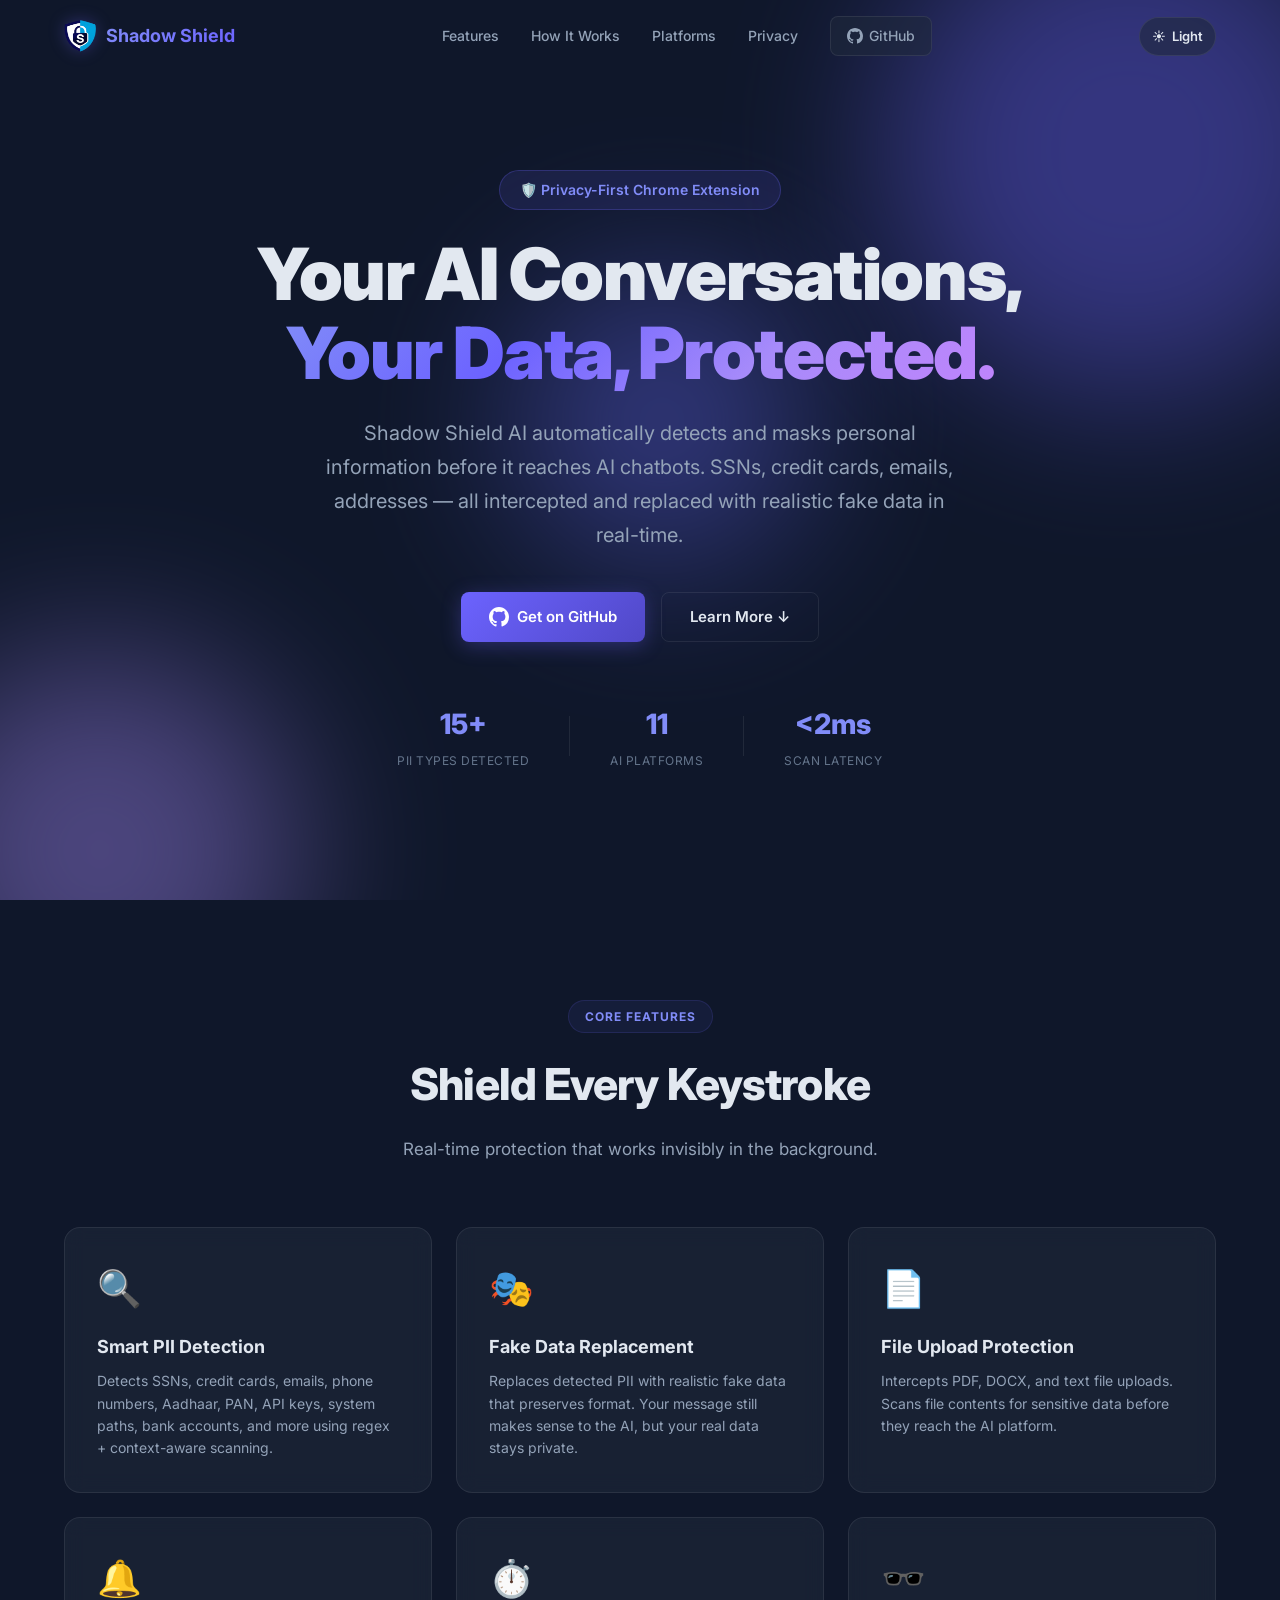
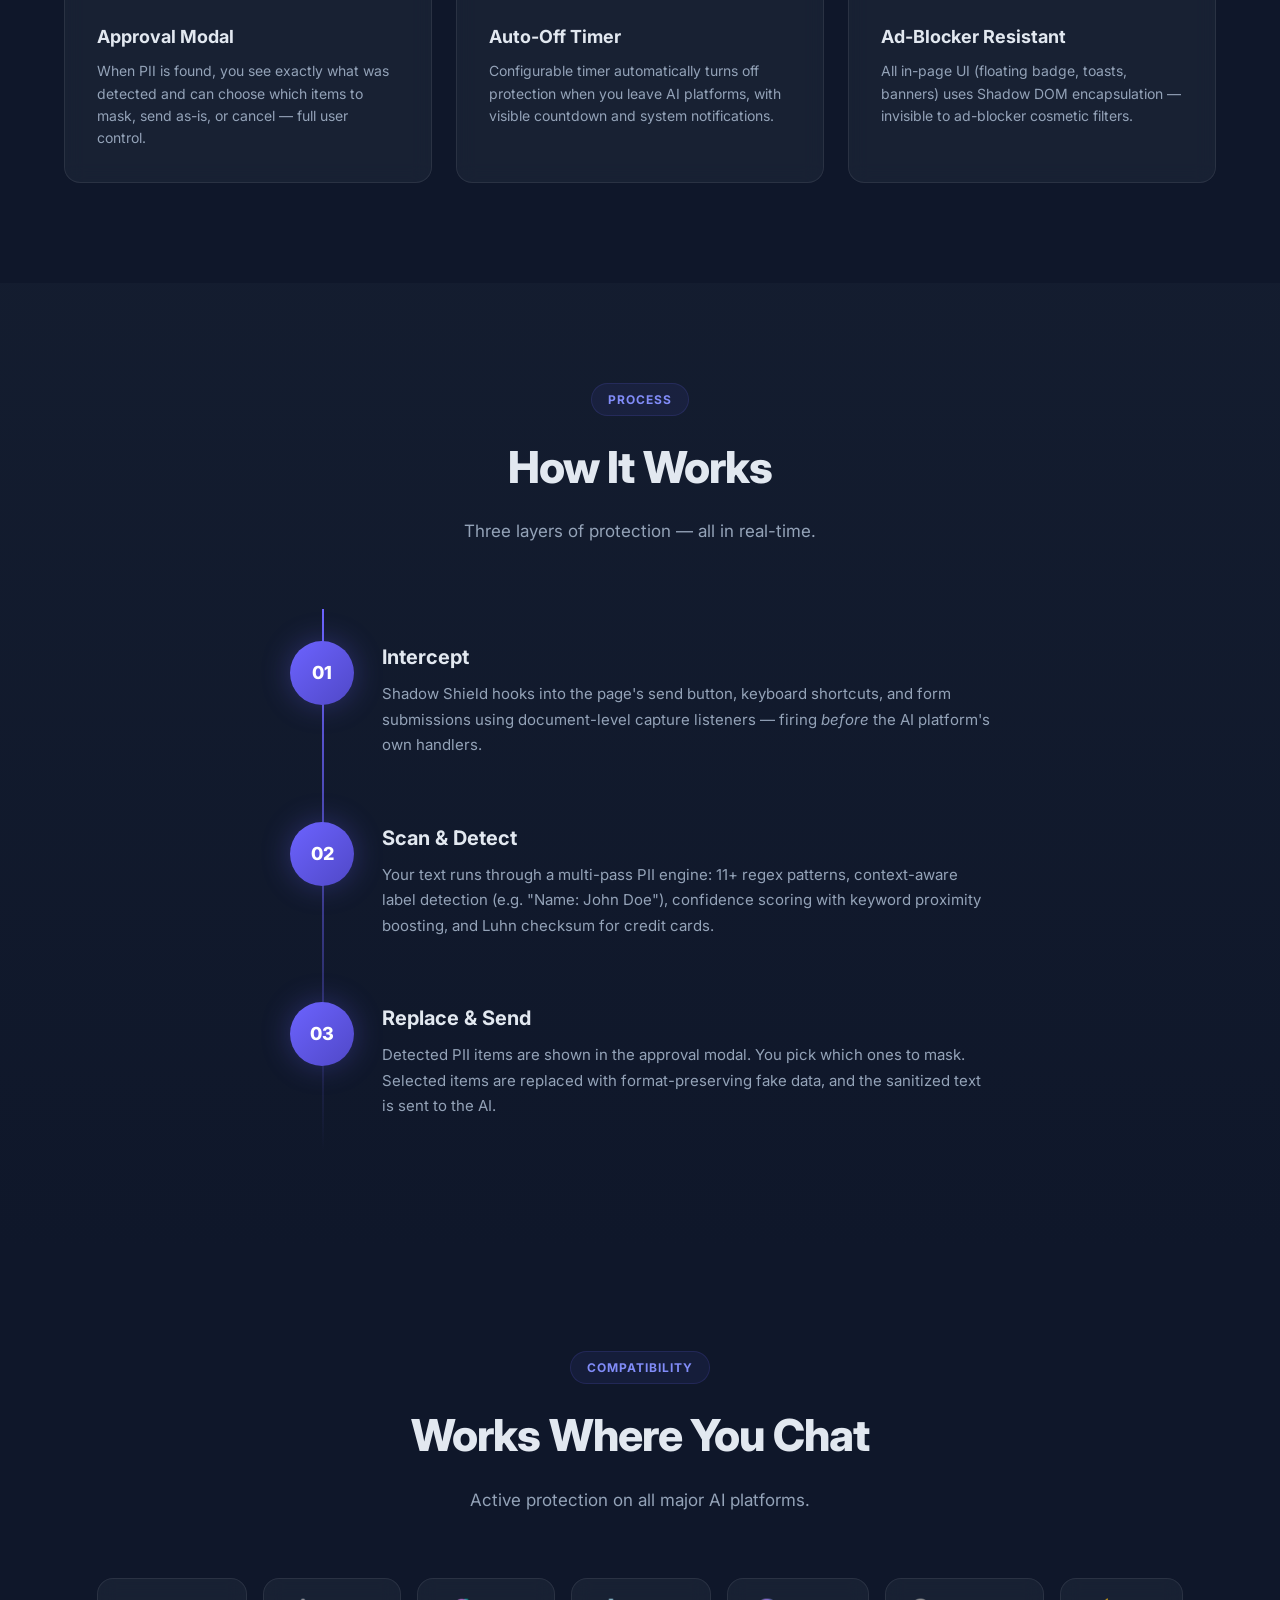
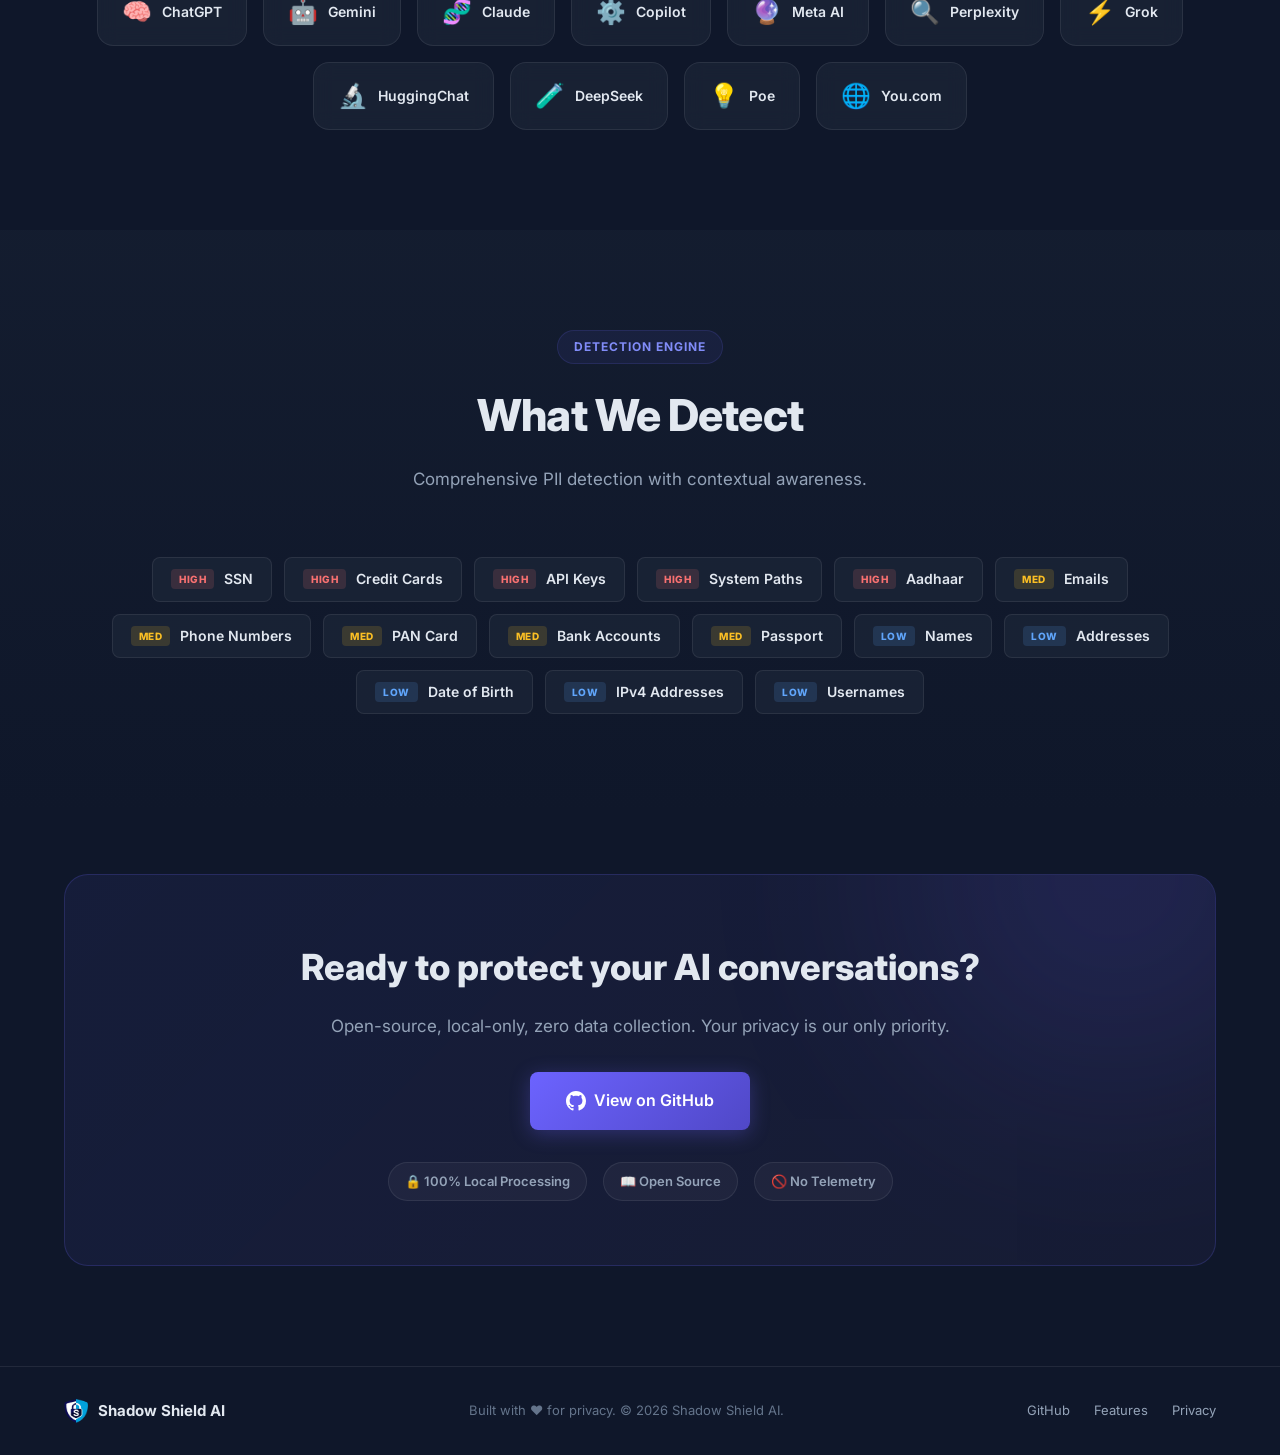
==== commit 283ae61c: "Add theme switching and improve PII upload scanning Co-authored-by: Copilot <223556219+Copilot@users" ====
--- a/website/index.html
+++ b/website/index.html
@@ -27,7 +27,7 @@
         <a href="#how-it-works">How It Works</a>
         <a href="#platforms">Platforms</a>
         <a href="#privacy">Privacy</a>
-        <a href="https://github.com/Tanay006/shadow-ai" target="_blank" class="nav-cta">
+        <a href="https://github.com/Tanay006/shadow-shield" target="_blank" class="nav-cta">
           <span class="gh-icon">
             <svg width="16" height="16" viewBox="0 0 16 16" fill="currentColor">
               <path
@@ -37,6 +37,10 @@
           GitHub
         </a>
       </div>
+      <button class="theme-toggle" id="theme-toggle" type="button" aria-label="Switch to light theme">
+        <span class="theme-icon" aria-hidden="true">☀️</span>
+        <span class="theme-label">Light</span>
+      </button>
       <button class="nav-toggle" id="nav-toggle" aria-label="Toggle menu">
         <span></span><span></span><span></span>
       </button>
@@ -61,7 +65,7 @@
         SSNs, credit cards, emails, addresses — all intercepted and replaced with realistic fake data in real-time.
       </p>
       <div class="hero-actions">
-        <a href="https://github.com/Tanay006/shadow-ai" target="_blank" class="btn btn-primary">
+        <a href="https://github.com/Tanay006/shadow-shield" target="_blank" class="btn btn-primary">
           <svg width="20" height="20" viewBox="0 0 16 16" fill="currentColor">
             <path
               d="M8 0C3.58 0 0 3.58 0 8c0 3.54 2.29 6.53 5.47 7.59.4.07.55-.17.55-.38 0-.19-.01-.82-.01-1.49-2.01.37-2.53-.49-2.69-.94-.09-.23-.48-.94-.82-1.13-.28-.15-.68-.52-.01-.53.63-.01 1.08.58 1.23.82.72 1.21 1.87.87 2.33.66.07-.52.28-.87.51-1.07-1.78-.2-3.64-.89-3.64-3.95 0-.87.31-1.59.82-2.15-.08-.2-.36-1.02.08-2.12 0 0 .67-.21 2.2.82.64-.18 1.32-.27 2-.27.68 0 1.36.09 2 .27 1.53-1.04 2.2-.82 2.2-.82.44 1.1.16 1.92.08 2.12.51.56.82 1.27.82 2.15 0 3.07-1.87 3.75-3.65 3.95.29.25.54.73.54 1.48 0 1.07-.01 1.93-.01 2.2 0 .21.15.46.55.38A8.013 8.013 0 0016 8c0-4.42-3.58-8-8-8z" />
@@ -314,7 +318,7 @@
         <h2>Ready to protect your AI conversations?</h2>
         <p>Open-source, local-only, zero data collection. Your privacy is our only priority.</p>
         <div class="cta-actions">
-          <a href="https://github.com/Tanay006/shadow-ai" target="_blank" class="btn btn-primary btn-lg">
+          <a href="https://github.com/Tanay006/shadow-shield" target="_blank" class="btn btn-primary btn-lg">
             <svg width="20" height="20" viewBox="0 0 16 16" fill="currentColor">
               <path
                 d="M8 0C3.58 0 0 3.58 0 8c0 3.54 2.29 6.53 5.47 7.59.4.07.55-.17.55-.38 0-.19-.01-.82-.01-1.49-2.01.37-2.53-.49-2.69-.94-.09-.23-.48-.94-.82-1.13-.28-.15-.68-.52-.01-.53.63-.01 1.08.58 1.23.82.72 1.21 1.87.87 2.33.66.07-.52.28-.87.51-1.07-1.78-.2-3.64-.89-3.64-3.95 0-.87.31-1.59.82-2.15-.08-.2-.36-1.02.08-2.12 0 0 .67-.21 2.2.82.64-.18 1.32-.27 2-.27.68 0 1.36.09 2 .27 1.53-1.04 2.2-.82 2.2-.82.44 1.1.16 1.92.08 2.12.51.56.82 1.27.82 2.15 0 3.07-1.87 3.75-3.65 3.95.29.25.54.73.54 1.48 0 1.07-.01 1.93-.01 2.2 0 .21.15.46.55.38A8.013 8.013 0 0016 8c0-4.42-3.58-8-8-8z" />
@@ -340,7 +344,7 @@
       </div>
       <p class="footer-copy">Built with ❤️ for privacy. &copy; 2026 Shadow Shield AI.</p>
       <div class="footer-links">
-        <a href="https://github.com/Tanay006/shadow-ai" target="_blank">GitHub</a>
+        <a href="https://github.com/Tanay006/shadow-shield" target="_blank">GitHub</a>
         <a href="#features">Features</a>
         <a href="#privacy">Privacy</a>
       </div>
@@ -348,6 +352,28 @@
   </footer>
 
   <script>
+    // Restore the visitor's theme choice before initializing interactions.
+    const themeToggle = document.getElementById('theme-toggle');
+    const storedTheme = localStorage.getItem('shadow-shield-theme');
+    const initialTheme = storedTheme || 'dark';
+    document.documentElement.dataset.theme = initialTheme;
+
+    function updateThemeToggle(theme) {
+      const isDark = theme === 'dark';
+      themeToggle.setAttribute('aria-label', `Switch to ${isDark ? 'light' : 'dark'} theme`);
+      themeToggle.setAttribute('aria-pressed', String(isDark));
+      themeToggle.querySelector('.theme-icon').textContent = isDark ? '☀️' : '🌙';
+      themeToggle.querySelector('.theme-label').textContent = isDark ? 'Light' : 'Dark';
+    }
+
+    updateThemeToggle(initialTheme);
+    themeToggle.addEventListener('click', () => {
+      const nextTheme = document.documentElement.dataset.theme === 'dark' ? 'light' : 'dark';
+      document.documentElement.dataset.theme = nextTheme;
+      localStorage.setItem('shadow-shield-theme', nextTheme);
+      updateThemeToggle(nextTheme);
+    });
+
     // Navbar scroll effect
     const nav = document.getElementById('nav');
     window.addEventListener('scroll', () => {
--- a/website/style.css
+++ b/website/style.css
@@ -26,9 +26,26 @@
   --text-muted: #64748B;
   --border: rgba(255, 255, 255, 0.08);
   --border-hover: rgba(108, 99, 255, 0.4);
+  --section-alt: rgba(30, 41, 59, 0.3);
+  --mobile-nav: rgba(15, 23, 42, 0.97);
   --radius: 16px;
   --radius-sm: 8px;
   --radius-pill: 50px;
+}
+
+:root[data-theme="light"] {
+  --primary-light: #4F46E5;
+  --primary-glow: rgba(79, 70, 229, 0.2);
+  --bg-primary: #F8FAFC;
+  --bg-secondary: #FFFFFF;
+  --bg-card: rgba(255, 255, 255, 0.85);
+  --text-primary: #1E293B;
+  --text-secondary: #475569;
+  --text-muted: #64748B;
+  --border: rgba(15, 23, 42, 0.12);
+  --border-hover: rgba(79, 70, 229, 0.4);
+  --section-alt: rgba(226, 232, 240, 0.55);
+  --mobile-nav: rgba(248, 250, 252, 0.97);
 }
 
 html {
@@ -67,10 +84,35 @@
 }
 
 .nav.scrolled {
-  background: rgba(15, 23, 42, 0.85);
+  background: color-mix(in srgb, var(--bg-primary) 85%, transparent);
   backdrop-filter: blur(20px);
   border-bottom: 1px solid var(--border);
   padding: 10px 0;
+}
+
+.theme-toggle {
+  display: inline-flex;
+  align-items: center;
+  gap: 6px;
+  padding: 8px 12px;
+  border: 1px solid var(--border);
+  border-radius: var(--radius-pill);
+  background: var(--bg-card);
+  color: var(--text-primary);
+  font: inherit;
+  font-size: 13px;
+  font-weight: 600;
+  cursor: pointer;
+  transition: all 0.2s;
+}
+
+.theme-toggle:hover {
+  border-color: var(--border-hover);
+  box-shadow: 0 0 16px var(--primary-glow);
+}
+
+.theme-icon {
+  line-height: 1;
 }
 
 .nav-inner {
@@ -371,7 +413,7 @@
 }
 
 .section-alt {
-  background: linear-gradient(180deg, rgba(30, 41, 59, 0.3) 0%, transparent 100%);
+  background: linear-gradient(180deg, var(--section-alt) 0%, transparent 100%);
 }
 
 .section-header {
@@ -769,7 +811,7 @@
     left: 0;
     right: 0;
     bottom: 0;
-    background: rgba(15, 23, 42, 0.97);
+    background: var(--mobile-nav);
     backdrop-filter: blur(20px);
     flex-direction: column;
     justify-content: center;
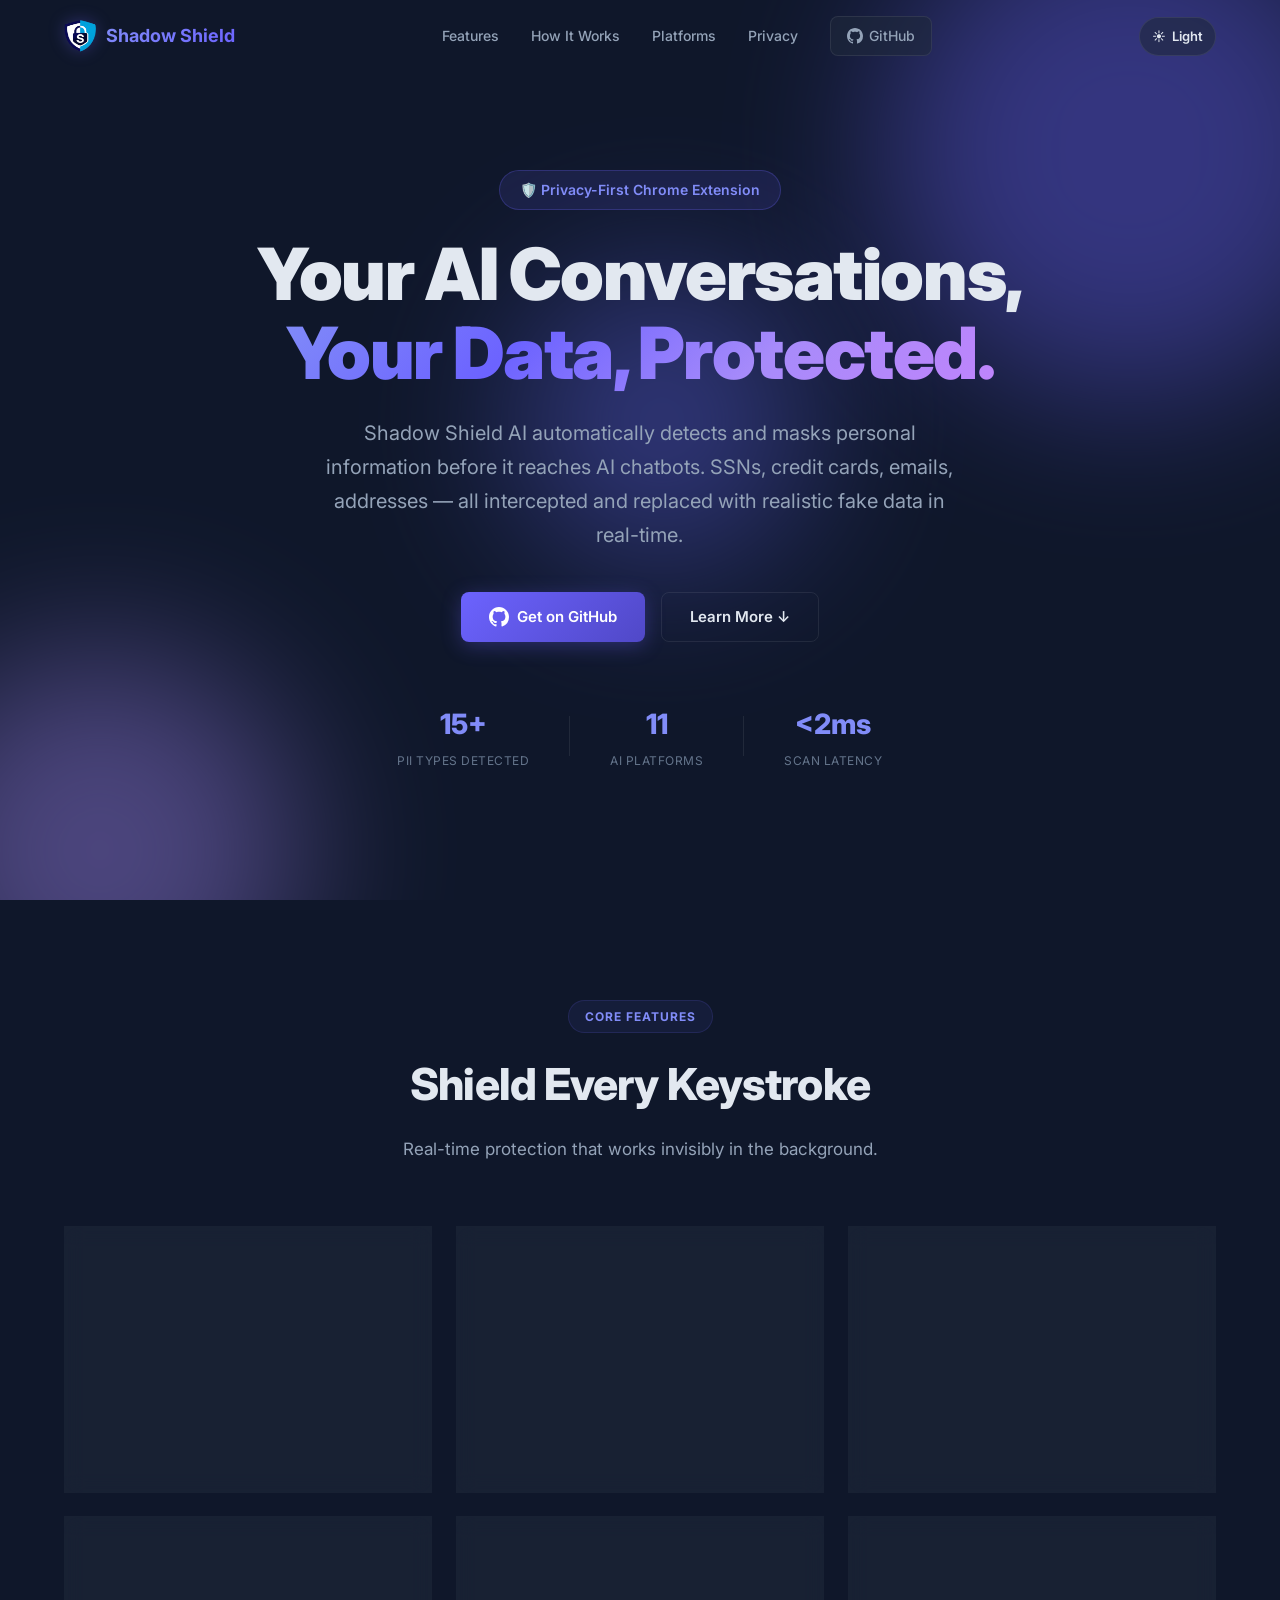
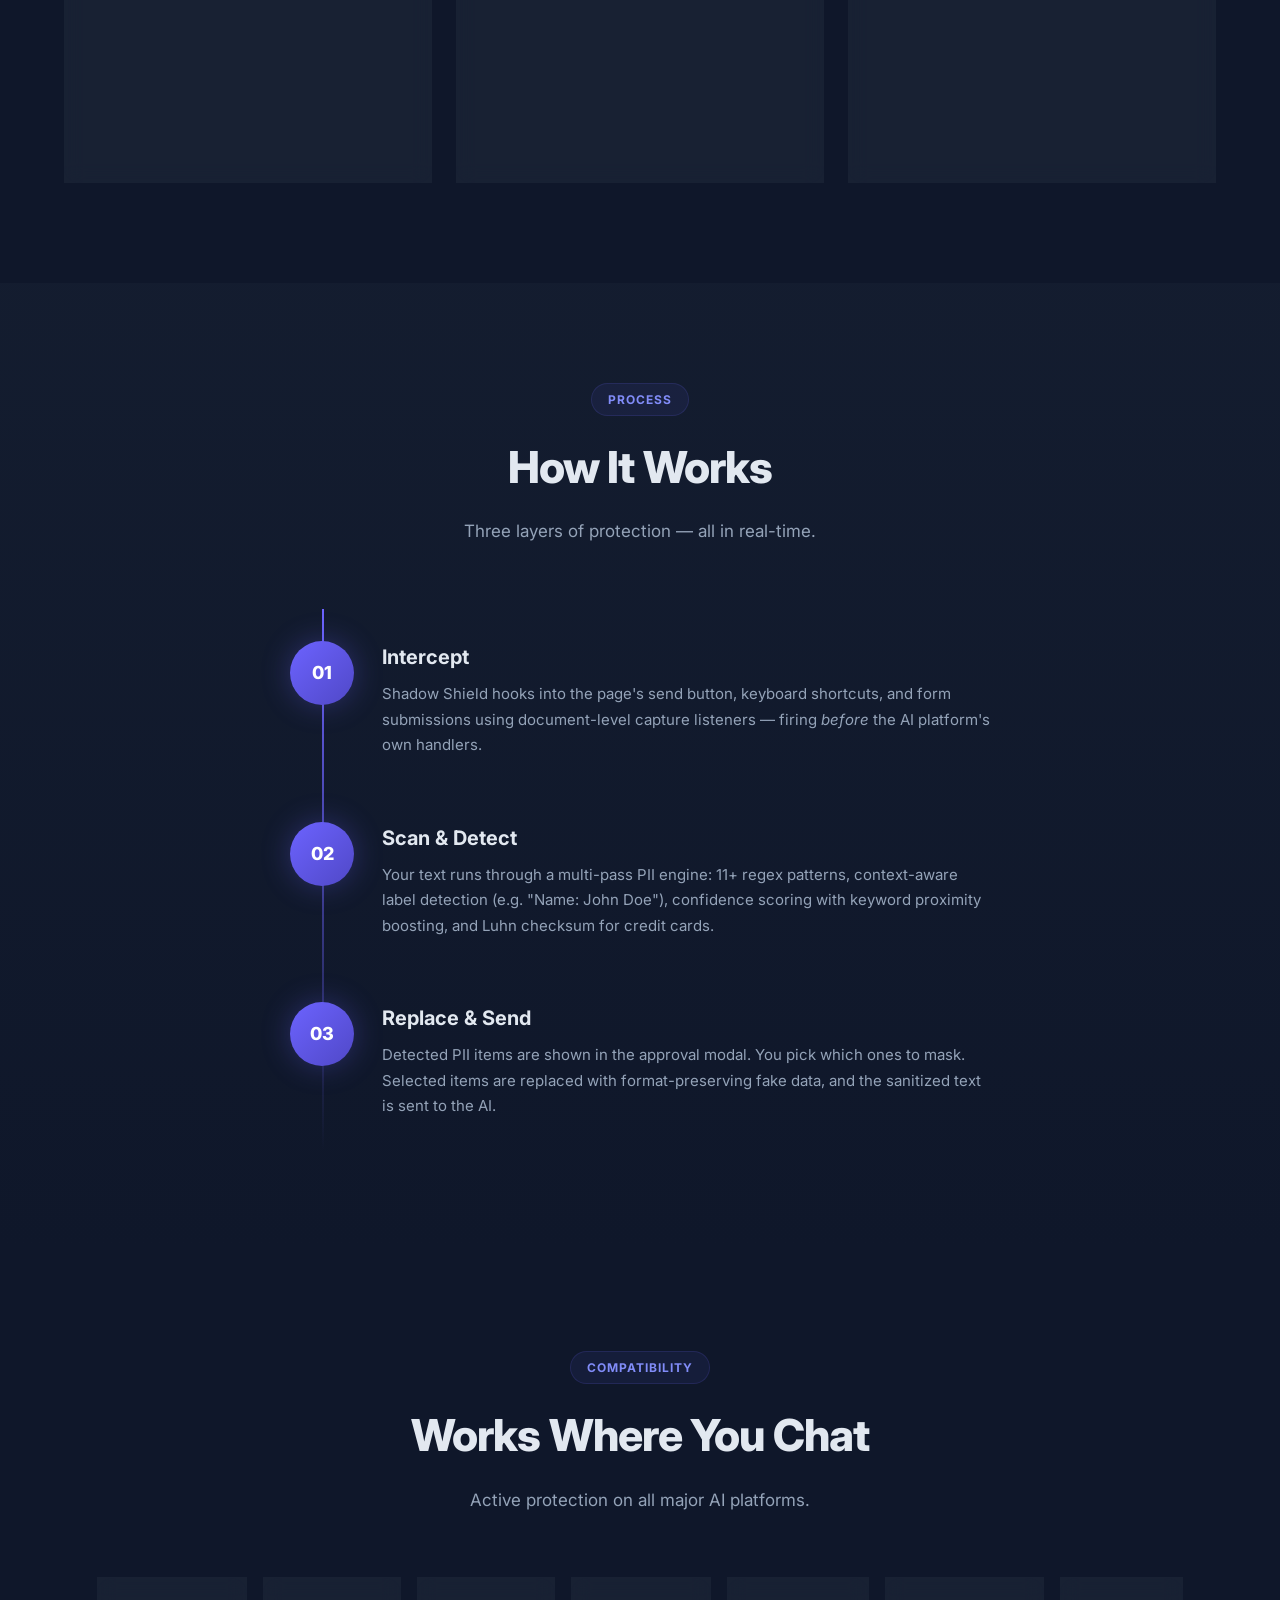
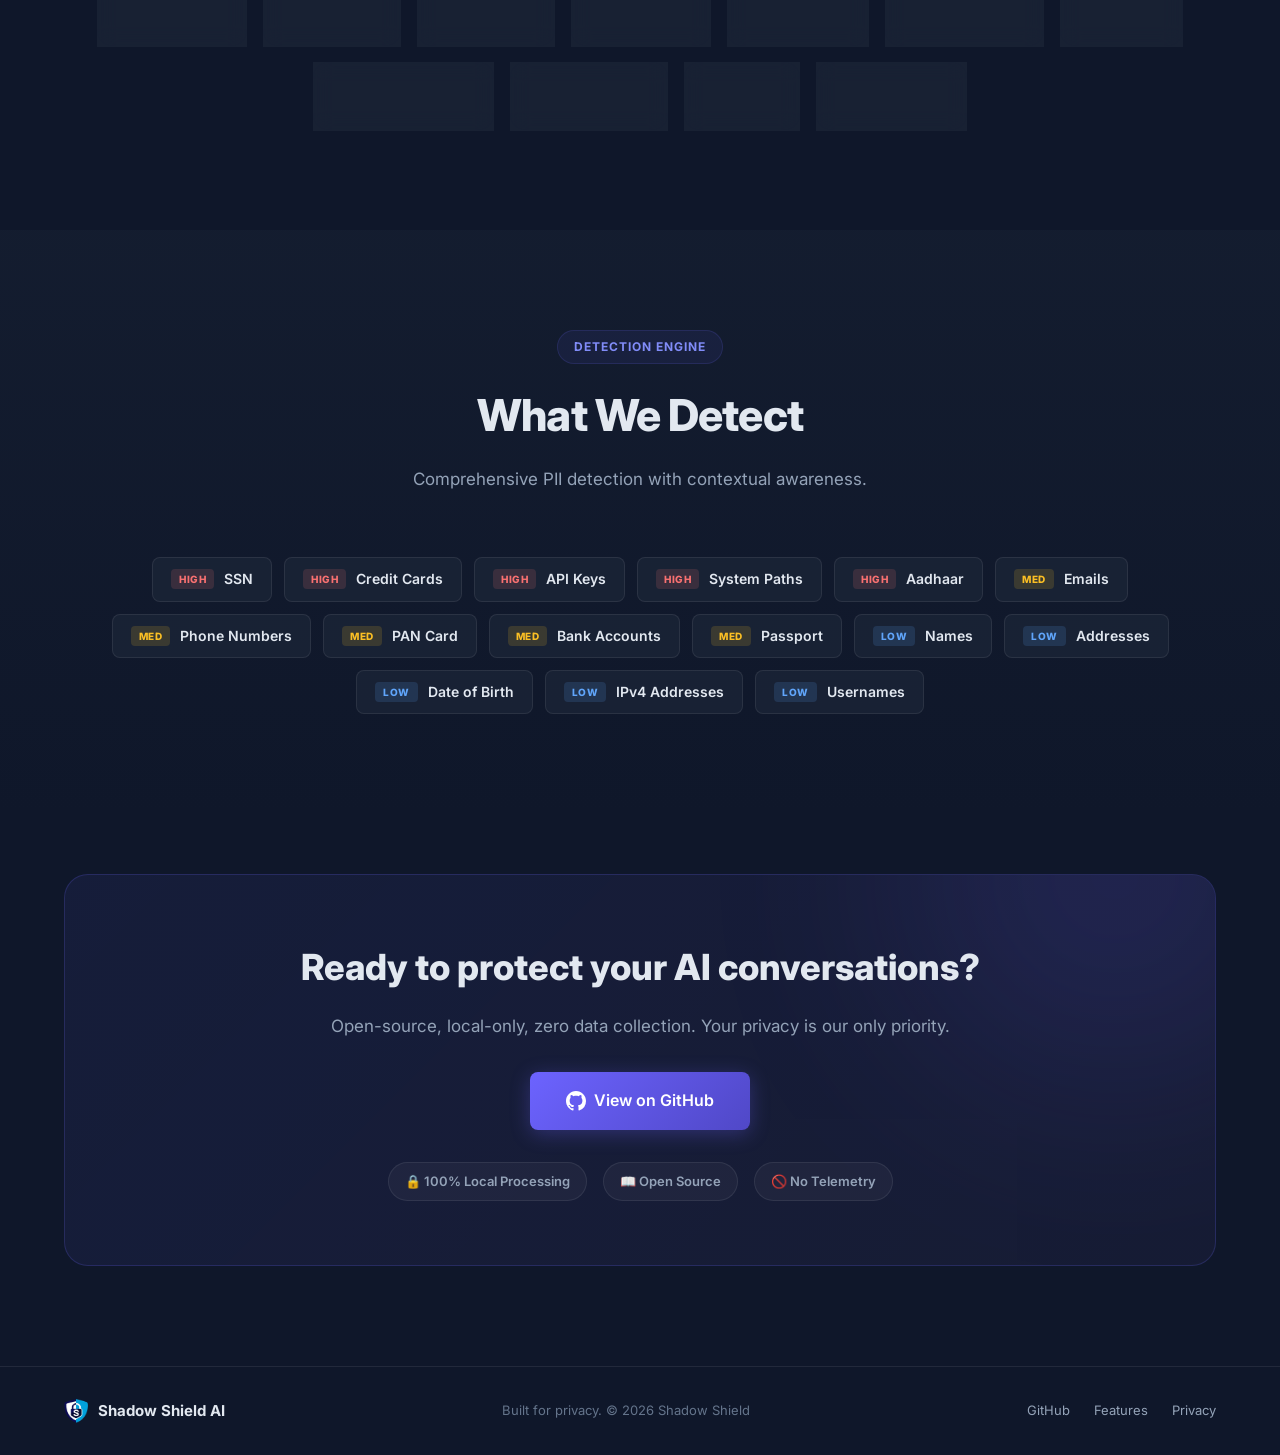
==== commit dcb83970: "Update website footer copy Co-authored-by: Copilot <223556219+Copilot@users.noreply.github.com>" ====
--- a/website/index.html
+++ b/website/index.html
@@ -342,7 +342,7 @@
         <img src="assets/logo.png" alt="Shadow Shield" class="footer-logo">
         <span>Shadow Shield AI</span>
       </div>
-      <p class="footer-copy">Built with ❤️ for privacy. &copy; 2026 Shadow Shield AI.</p>
+      <p class="footer-copy">Built for privacy. &copy; 2026 Shadow Shield</p>
       <div class="footer-links">
         <a href="https://github.com/Tanay006/shadow-shield" target="_blank">GitHub</a>
         <a href="#features">Features</a>
